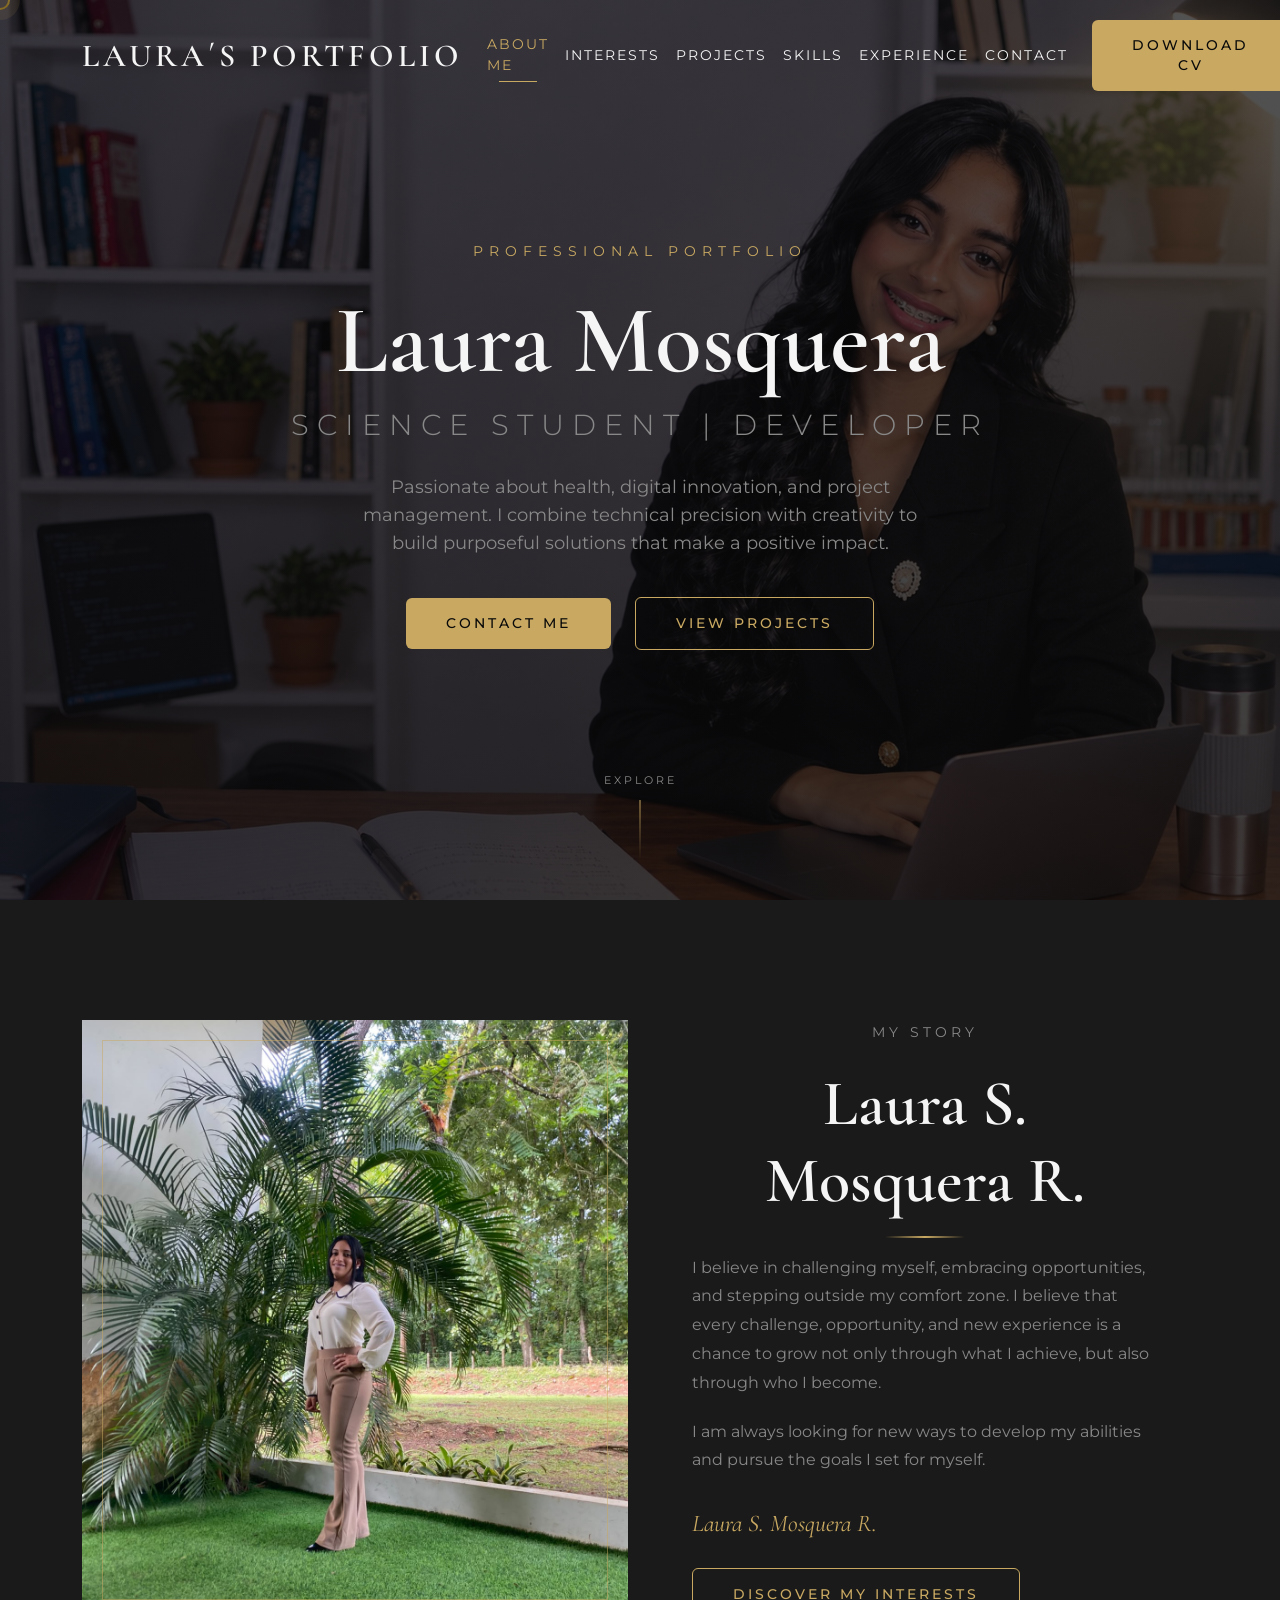
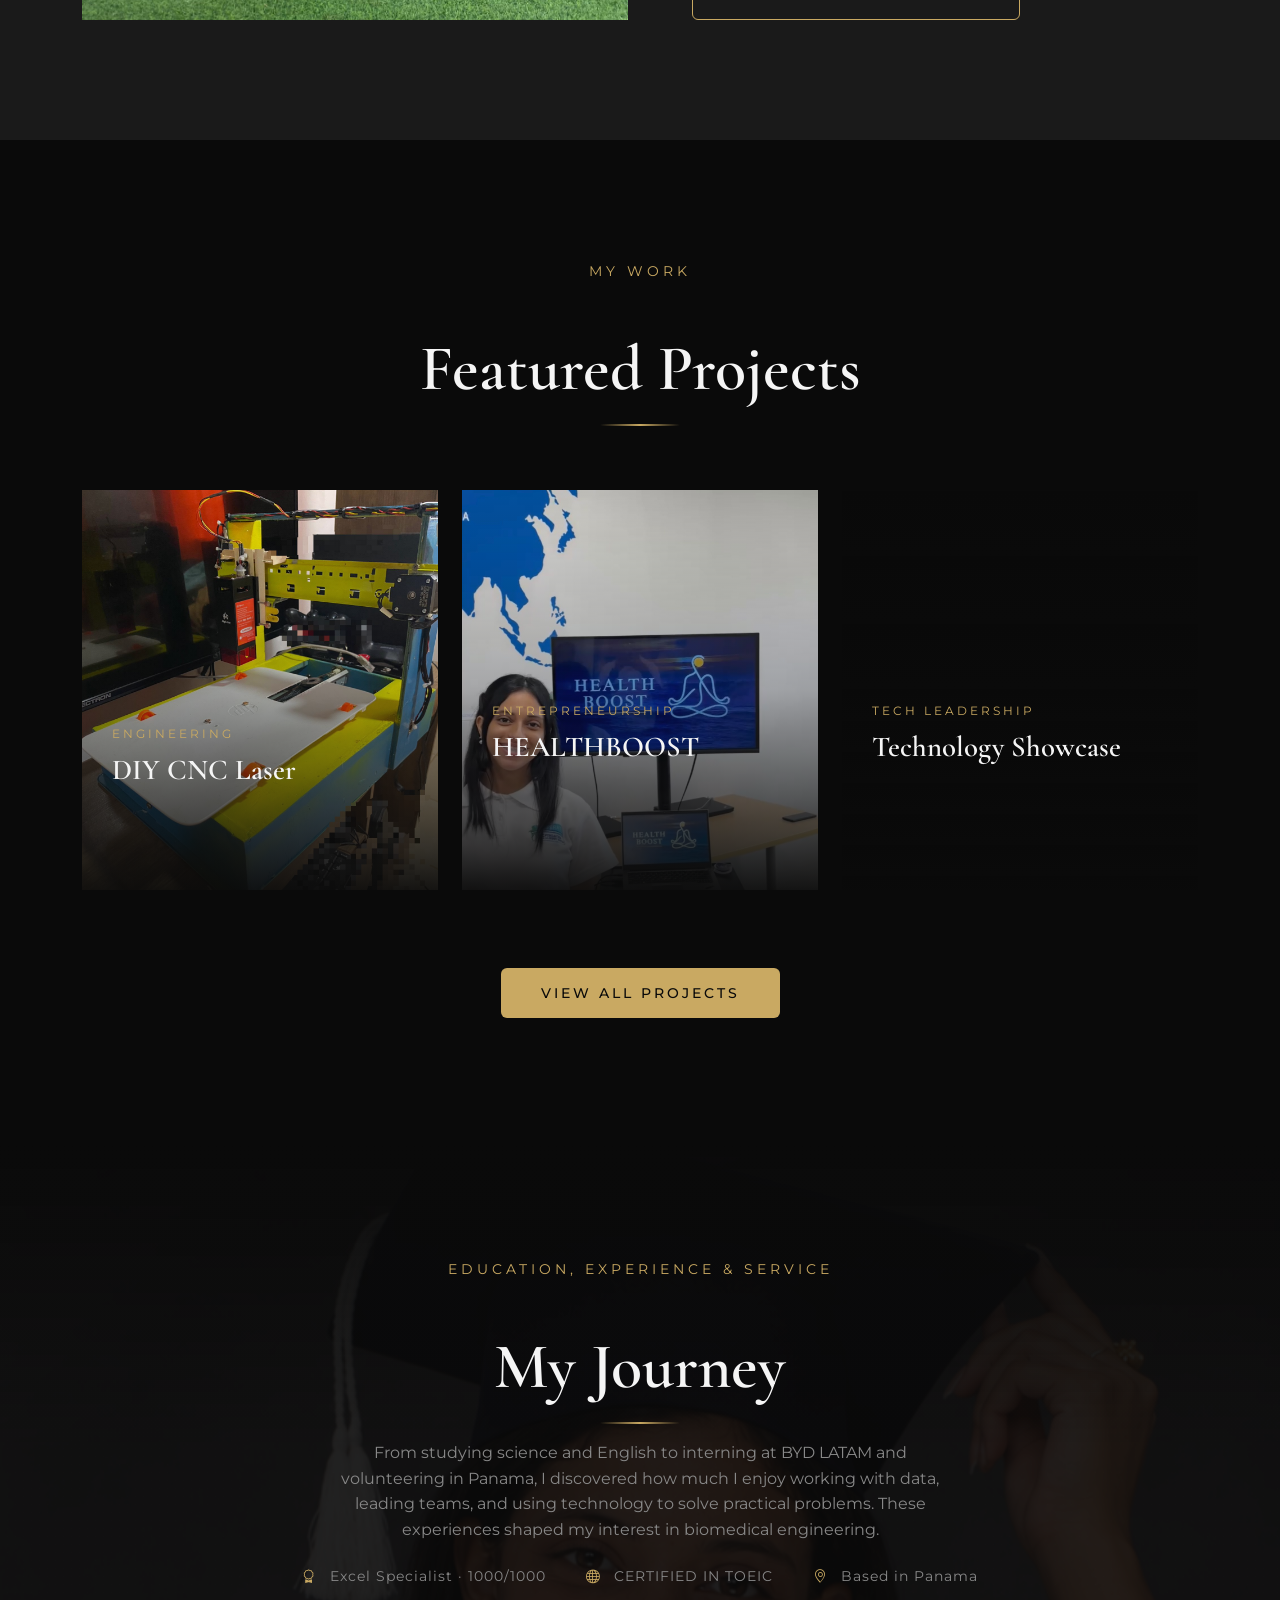
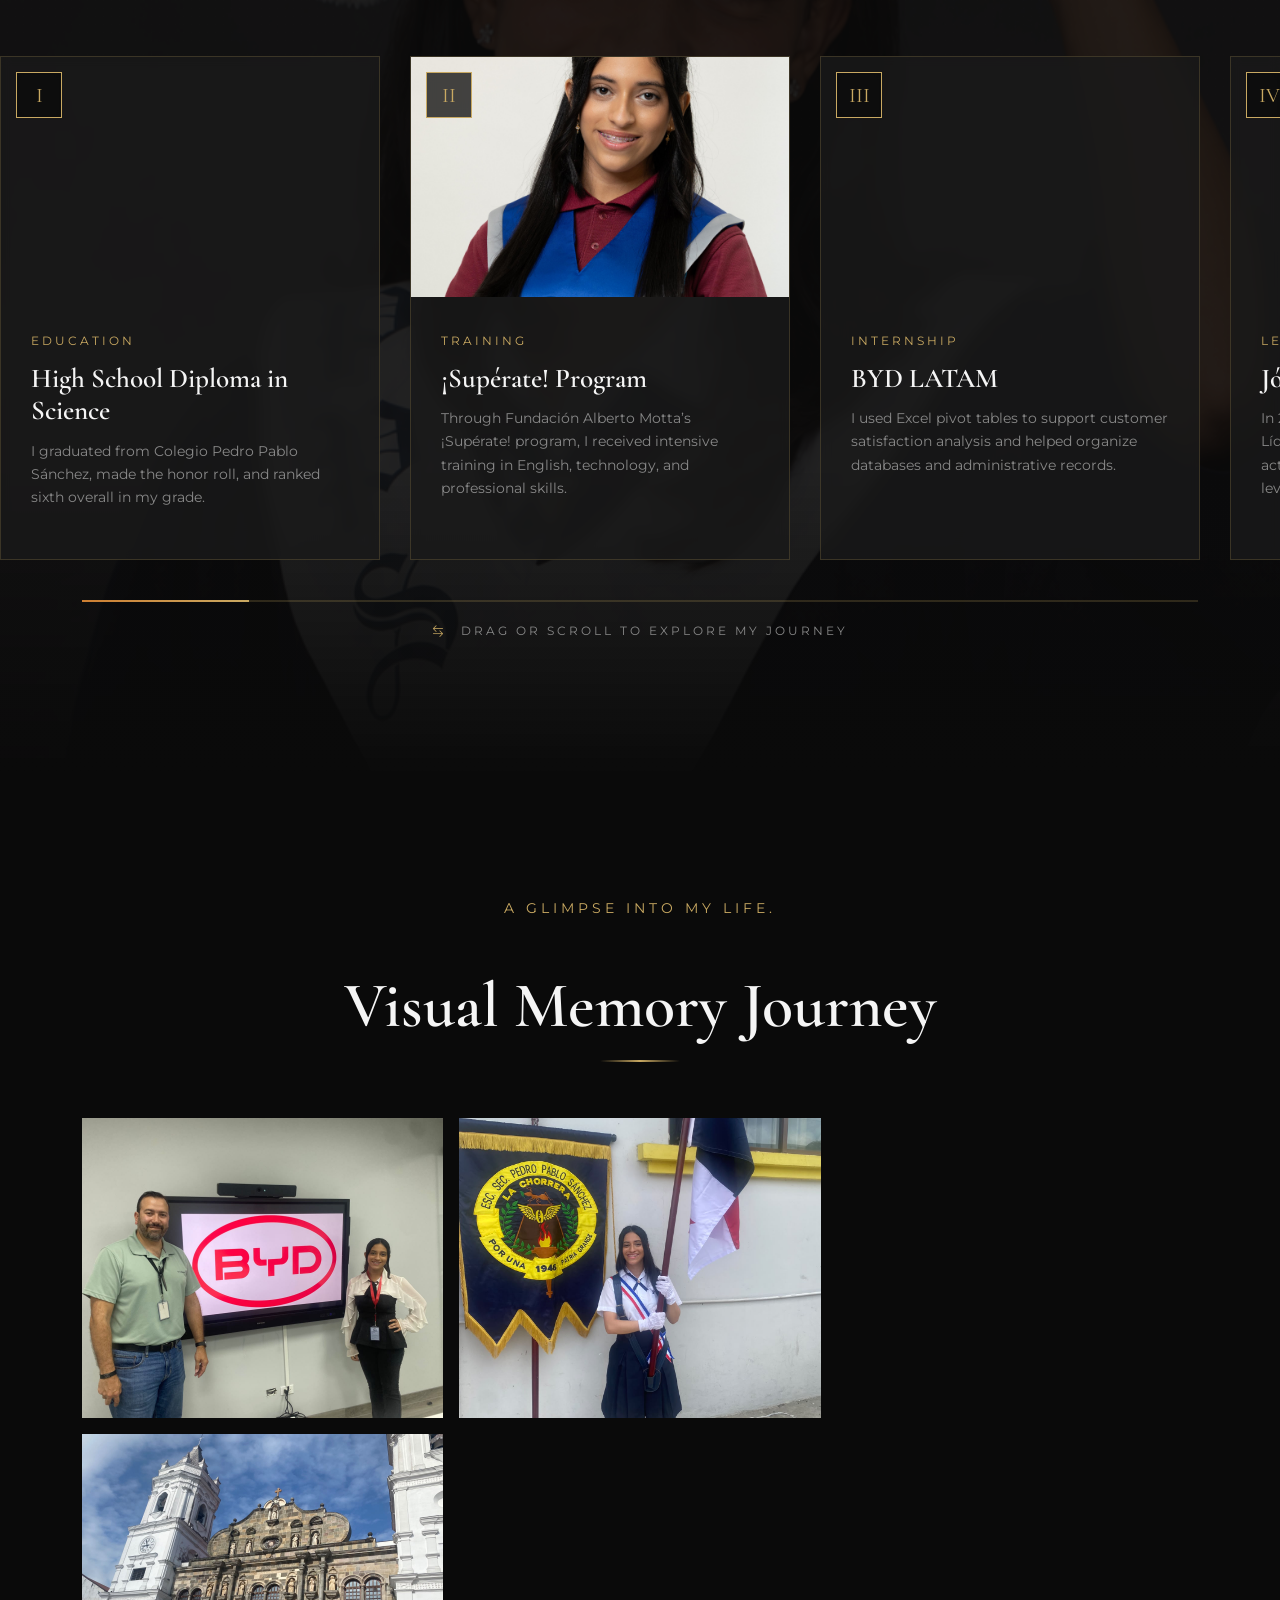
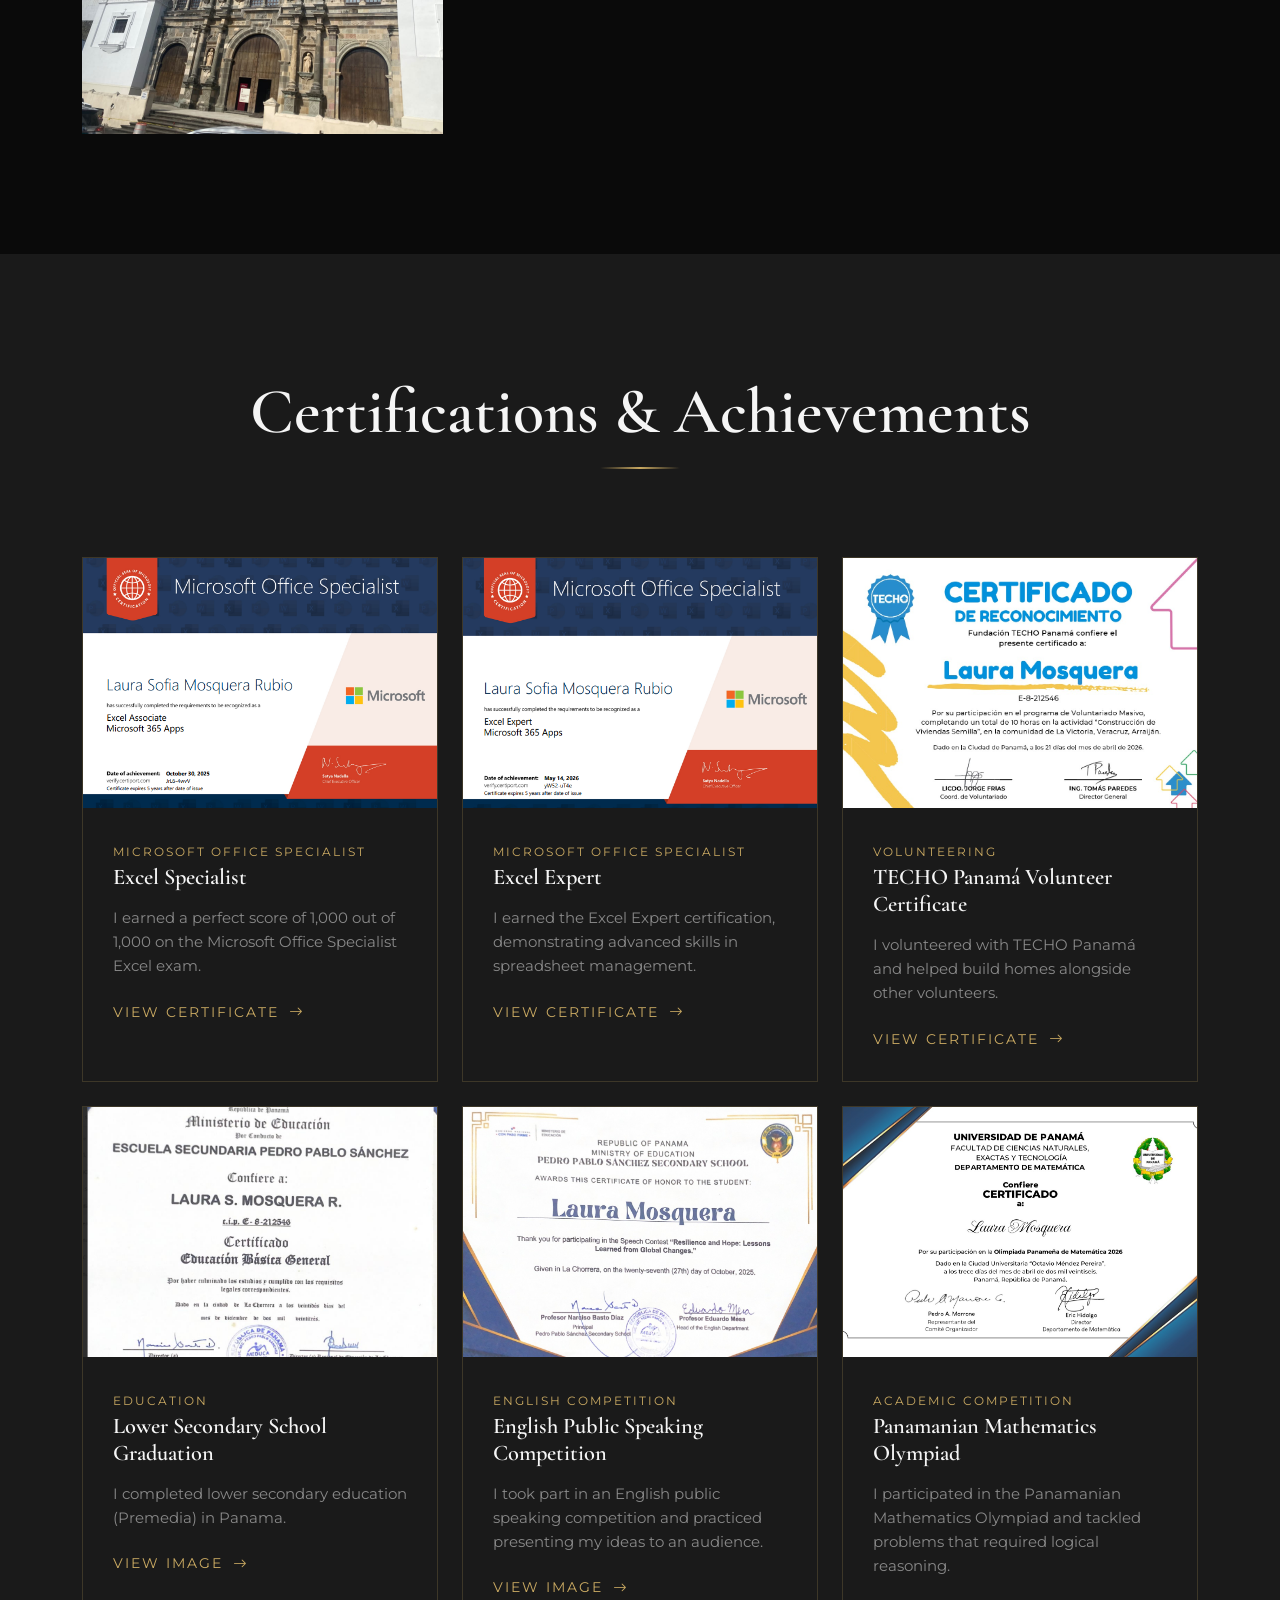
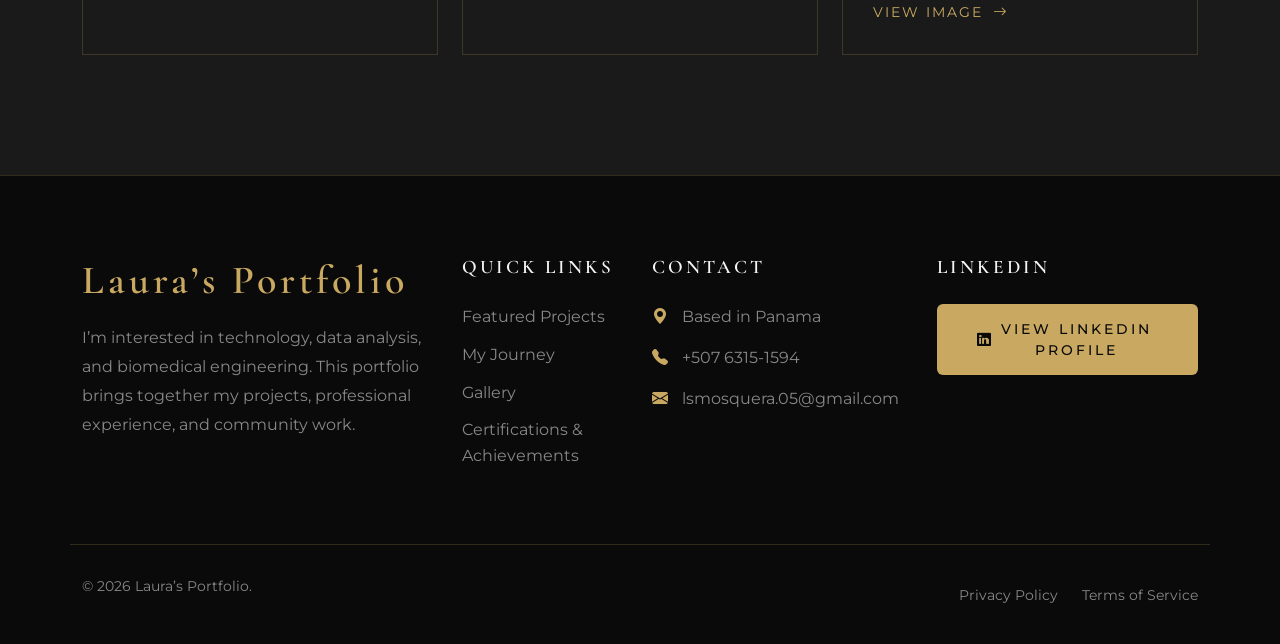
==== xdrive.site/sites/AUREOLE/index.html @ ee9329db "Add files via upload" ====
<!DOCTYPE html>
<html lang="en">

<!-- Mirrored from https://xdrive.site/sites/AUREOLE/index.html by HTTrack Website Copier/3.x [XR&CO], Wed, 11 Nov 2026 15:54:28 GMT -->
<head>
    <meta charset="UTF-8">
    <meta name="viewport" content="width=device-width, initial-scale=1.0">
    <meta name="description" content="AUREOLE - Fine Dining Experience. Luxury restaurant offering exquisite cuisine, elegant atmosphere, and unforgettable culinary journey.">
    <link rel="canonical" href="https://www.your-domain.com/">
    <meta name="theme-color" content="#0a0a0a">
    <meta property="og:type" content="website">
    <meta property="og:site_name" content="AUREOLE">
    <meta property="og:title" content="AUREOLE | Fine Dining Experience">
    <meta property="og:description" content="AUREOLE - Fine Dining Experience. Luxury restaurant offering exquisite cuisine, elegant atmosphere, and unforgettable culinary journey.">
    <meta property="og:url" content="https://www.your-domain.com/">
    <meta property="og:image" content="https://images.unsplash.com/photo-1414235077428-338989a2e8c0?ixlib=rb-4.0.3&amp;auto=format&amp;fit=crop&amp;w=1200&amp;q=80">
    <meta name="twitter:card" content="summary_large_image">
    <meta name="keywords" content="luxury restaurant, fine dining, gourmet food, steakhouse, wine bar, private dining">
    <meta name="author" content="LAURA´S PORTFOLIO">
    <meta name="theme-color" content="#0a0a0a">
    
    <title>Laura Sofía Mosquera Rubio | Portfolio</title>
    
    <!-- Favicon -->
    <link rel="icon" type="image/png" href="images/favicon.png">
    
    <!-- Google Fonts -->
    <link rel="preconnect" href="https://fonts.googleapis.com/">
    <link rel="preconnect" href="https://fonts.gstatic.com/" crossorigin>
    <link href="https://fonts.googleapis.com/css2?family=Cormorant+Garamond:wght@400;500;600;700&amp;family=Montserrat:wght@300;400;500;600&amp;display=swap" rel="stylesheet">
    
    <!-- Bootstrap 5.3 CSS -->
    <link href="../../../cdn.jsdelivr.net/npm/bootstrap%405.3.8/dist/css/bootstrap.min.css" rel="stylesheet" integrity="sha384-sRIl4kxILFvY47J16cr9ZwB07vP4J8+LH7qKQnuqkuIAvNWLzeN8tE5YBujZqJLB" crossorigin="anonymous">
    
    <!-- Swiper CSS -->
    <link rel="stylesheet" href="../../../cdn.jsdelivr.net/npm/swiper%4011.1.14/swiper-bundle.min.css">
    
    <!-- AOS Animation CSS -->
    <link href="../../../unpkg.com/aos%402.3.1/dist/aos.css" rel="stylesheet">
    
    <!-- Bootstrap Icons -->
    <link rel="stylesheet" href="../../../cdn.jsdelivr.net/npm/bootstrap-icons%401.11.2/font/bootstrap-icons.css">
    
    <!-- Custom CSS -->
    <link rel="stylesheet" href="css/style.css">

    <script type="application/ld+json">
{
  "@context": "https://schema.org",
  "@type": "Restaurant",
  "name": "AUREOLE",
  "description": "A luxury fine dining restaurant offering a seasonal menu, a tasting menu with sommelier pairing and private dining.",
  "url": "https://www.your-domain.com/",
  "image": "https://images.unsplash.com/photo-1414235077428-338989a2e8c0?ixlib=rb-4.0.3&auto=format&fit=crop&w=1200&q=80",
  "telephone": "+1 (555) 123-4567",
  "email": "info@aureole.com",
  "priceRange": "$$$$",
  "servesCuisine": [
    "Fine Dining",
    "Contemporary"
  ],
  "acceptsReservations": "True",
  "hasMenu": "https://www.your-domain.com/menu.html",
  "address": {
    "@type": "PostalAddress",
    "streetAddress": "123 Gourmet Avenue",
    "addressLocality": "New York",
    "addressRegion": "NY",
    "postalCode": "10001",
    "addressCountry": "US"
  },
  "openingHoursSpecification": [
    {
      "@type": "OpeningHoursSpecification",
      "dayOfWeek": [
        "Monday",
        "Tuesday",
        "Wednesday",
        "Thursday"
      ],
      "opens": "17:00",
      "closes": "22:00"
    },
    {
      "@type": "OpeningHoursSpecification",
      "dayOfWeek": [
        "Friday",
        "Saturday"
      ],
      "opens": "17:00",
      "closes": "23:00"
    },
    {
      "@type": "OpeningHoursSpecification",
      "dayOfWeek": "Sunday",
      "opens": "16:00",
      "closes": "21:00"
    }
  ]
}
    </script>
</head>
<body>

    <!-- Preloader -->
    <div class="preloader">
        <div class="preloader-content">
            <div class="preloader-logo">Laura S. Mosquera R.</div>
            <div class="preloader-line"></div>
        </div>
    </div>

    <!-- Navigation -->
    <nav class="navbar navbar-expand-lg">
        <div class="container">
            <a class="navbar-brand" href="index.html">LAURA´S PORTFOLIO</a>
            
            <button class="navbar-toggler" type="button" data-bs-toggle="collapse" data-bs-target="#navbarNav" aria-controls="navbarNav" aria-expanded="false" aria-label="Toggle navigation">
                <span></span>
                <span></span>
                <span></span>
            </button>
            
            <div class="collapse navbar-collapse" id="navbarNav">
                <ul class="navbar-nav ms-auto align-items-center">
                    <li class="nav-item">
                        <a class="nav-link active" href="index.html">ABOUT ME</a>
                    </li>
                    <li class="nav-item">
                        <a class="nav-link" href="about.html">INTERESTS</a>
                    </li>
                    <li class="nav-item">
                        <a class="nav-link" href="menu.html">PROJECTS</a>
                    </li>
                    <li class="nav-item">
                        <a class="nav-link" href="gallery.html">SKILLS</a>
                    </li>
                    <li class="nav-item">
                        <a class="nav-link" href="blog.html">EXPERIENCE</a>
                    </li>
                    <li class="nav-item">
                        <a class="nav-link" href="contact.html">CONTACT </a>
                    </li>
                    <li class="nav-item ms-lg-3">
                        <a href="CV_LAURA.pdf" class="btn btn-primary" download>DOWNLOAD CV</a>
                    </li>
                </ul>
            </div>
        </div>
    </nav>

    <!-- Hero Section -->
    <section class="hero" id="home">
        <div class="hero-bg"></div>
        <div class="hero-content">
            <p class="hero-subtitle">PROFESSIONAL PORTFOLIO</p>
            <h1 class="hero-title">
                Laura Mosquera
                <span>Science Student | Developer </span>
            </h1>
            <p class="hero-text">
                Passionate about health, digital innovation, and project management. I combine technical precision with creativity to build purposeful solutions that make a positive impact.
            </p>
            <div class="hero-buttons">
                <a href="contact.html" class="btn btn-primary">Contact Me</a>
                <a href="menu.html" class="btn btn-outline">View Projects</a>
            </div>
        </div>
        <div class="scroll-indicator">
            <span>Explore</span>
            <div class="scroll-line"></div>
        </div>
    </section>

    <!-- About Section -->
    <section class="about-section" id="about">
        <div class="container">
            <div class="row align-items-center">
                <div class="col-lg-6" data-aos="fade-right">
                    <div class="about-image">
                        <img src="images/ABOUTME.jpg" alt="Chef preparing gourmet dish" loading="lazy" decoding="async">
                    </div>
                </div>
                <div class="col-lg-6" data-aos="fade-left">
                    <div class="about-content">
                        <p class="section-subtitle">My Story</p>
                        <h2 class="section-title">Laura S. Mosquera R.</h2>
                        <p>
                            I believe in challenging myself, embracing opportunities, and stepping outside my comfort zone.
                            I believe that every challenge, opportunity, and new experience is a chance to grow not only through
                            what I achieve, but also through who I become.

                        </p>
                        <p>
                            I am always looking for new ways to develop my abilities and pursue the goals I set for myself.

                        </p>
                        <div class="signature">Laura S. Mosquera R.</div>
                        <a href="about.html" class="btn btn-outline mt-4">Discover My Interests</a>
                    </div>
                </div>
            </div>
        </div>
    </section>

  <!-- Featured Projects Section -->
<section class="specialties-section" id="specialties">
    <div class="container">
        <p class="section-subtitle" data-aos="fade-up">My Work</p>
        <h2 class="section-title" data-aos="fade-up" data-aos-delay="100">
            Featured Projects
        </h2>

        <div class="row mt-5">
            <div class="col-md-4" data-aos="fade-up" data-aos-delay="200">
                <div class="specialty-card">
                    <img src="images/CNC.jpg"
                         alt="DIY CNC laser project"
                         loading="lazy" decoding="async">
                    <div class="specialty-overlay">
                        <span class="specialty-tag">Engineering</span>
                        <h3 class="specialty-title">DIY CNC Laser</h3>
                        <p class="specialty-desc">
                            I helped develop a low-cost CNC laser prototype
                            for cutting and engraving.
                        </p>
                    </div>
                </div>
            </div>

            <div class="col-md-4" data-aos="fade-up" data-aos-delay="300">
                <div class="specialty-card">
                    <img src="images/HEALTHBOOST.jpg"
                         alt="Screenshot of the HEALTHBOOST website"
                         loading="lazy" decoding="async">
                    <div class="specialty-overlay">
                        <span class="specialty-tag">Entrepreneurship</span>
                        <h3 class="specialty-title">HEALTHBOOST</h3>
                        <p class="specialty-desc">
                            I designed the website and helped present a
                            wellness business proposal for young adults.
                        </p>
                    </div>
                </div>
            </div>

            <div class="col-md-4" data-aos="fade-up" data-aos-delay="400">
                <div class="specialty-card">
                    <img src="images/tec.jpg"
                         alt="Technology showcase featuring student projects"
                         loading="lazy" decoding="async">
                    <div class="specialty-overlay">
                        <span class="specialty-tag">Tech Leadership</span>
                        <h3 class="specialty-title">Technology Showcase</h3>
                        <p class="specialty-desc">
                            I led the programming department and coordinated
                            projects for a technology showcase.
                        </p>
                    </div>
                </div>
            </div>
        </div>

        <div class="text-center mt-5" data-aos="fade-up">
            <a href="projects.html" class="btn btn-primary">View All Projects</a>
        </div>
    </div>
</section>


   <!-- My Journey Section -->
<section class="tasting-section" id="tasting" aria-labelledby="journey-title">
    <div class="tasting-parallax" aria-hidden="true">
        <div class="tasting-parallax-bg" id="tastingParallaxBg"></div>
        <div class="tasting-parallax-overlay"></div>
    </div>

    <div class="container position-relative">
        <p class="section-subtitle" data-aos="fade-up">Education, Experience &amp; Service</p>
        <h2 class="section-title" id="journey-title" data-aos="fade-up" data-aos-delay="100">
            My Journey
        </h2>
        <p class="tasting-intro" data-aos="fade-up" data-aos-delay="200">
            From studying science and English to interning at BYD LATAM and
            volunteering in Panama, I discovered how much I enjoy working with
            data, leading teams, and using technology to solve practical problems.
            These experiences shaped my interest in biomedical engineering.
        </p>
        <div class="tasting-meta" data-aos="fade-up" data-aos-delay="300">
            <span><i class="bi bi-award" aria-hidden="true"></i> Excel Specialist · 1000/1000</span>
            <span><i class="bi bi-globe" aria-hidden="true"></i> CERTIFIED IN TOEIC</span>
            <span><i class="bi bi-geo-alt" aria-hidden="true"></i> Based in Panama</span>
        </div>
    </div>

    <div class="tasting-scroll-wrapper position-relative">
        <div class="tasting-track" id="tastingTrack">
            <article class="tasting-card">
                <div class="tasting-card-image">
                    <img src="images/honorroll.jpg" alt="High school graduation"
                         loading="lazy" decoding="async">
                    <span class="tasting-course-num">I</span>
                </div>
                <div class="tasting-card-body">
                    <span class="tasting-course-label">Education</span>
                    <h3 class="tasting-card-title">High School Diploma in Science</h3>
                    <p class="tasting-card-desc">
                        I graduated from Colegio Pedro Pablo Sánchez, made the
                        honor roll, and ranked sixth overall in my grade.
                    </p>
                </div>
            </article>

            <article class="tasting-card">
                <div class="tasting-card-image">
                    <img src="images/SUPGRAD.jpg" alt="¡Supérate! program"
                         loading="lazy" decoding="async">
                    <span class="tasting-course-num">II</span>
                </div>
                <div class="tasting-card-body">
                    <span class="tasting-course-label">Training</span>
                    <h3 class="tasting-card-title">¡Supérate! Program</h3>
                    <p class="tasting-card-desc">
                        Through Fundación Alberto Motta’s ¡Supérate! program,
                        I received intensive training in English, technology,
                        and professional skills.
                    </p>
                </div>
            </article>

            <article class="tasting-card">
                <div class="tasting-card-image">
                    <img src="images/BYD.jpg" alt="BYD LATAM internship"
                         loading="lazy" decoding="async">
                    <span class="tasting-course-num">III</span>
                </div>
                <div class="tasting-card-body">
                    <span class="tasting-course-label">Internship</span>
                    <h3 class="tasting-card-title">BYD LATAM</h3>
                    <p class="tasting-card-desc">
                        I used Excel pivot tables to support customer satisfaction
                        analysis and helped organize databases and administrative records.
                    </p>
                </div>
            </article>

            <article class="tasting-card">
                <div class="tasting-card-image">
                    <img src="images/joven.jpg" alt="Jóvenes Líderes program"
                         loading="lazy" decoding="async">
                    <span class="tasting-course-num">IV</span>
                </div>
                <div class="tasting-card-body">
                    <span class="tasting-course-label">Leadership</span>
                    <h3 class="tasting-card-title">Jóvenes Líderes</h3>
                    <p class="tasting-card-desc">
                        In 2024, I took part in MEDUCA’s Jóvenes Líderes program
                        and helped with learning activities for students at
                        different grade levels.
                    </p>
                </div>
            </article>

            <article class="tasting-card">
                <div class="tasting-card-image">
                    <img src="images/techo.jpg" alt="TECHO Panamá volunteer work"
                         loading="lazy" decoding="async">
                    <span class="tasting-course-num">V</span>
                </div>
                <div class="tasting-card-body">
                    <span class="tasting-course-label">Volunteering</span>
                    <h3 class="tasting-card-title">TECHO Panamá</h3>
                    <p class="tasting-card-desc">
                        I joined volunteer teams to help build homes for families in Panama.
                    </p>
                </div>
            </article>

            <article class="tasting-card">
                <div class="tasting-card-image">
                    <img src="images/cruz.jpg" alt="Community service activity"
                         loading="lazy" decoding="async">
                    <span class="tasting-course-num">VI</span>
                </div>
                <div class="tasting-card-body">
                    <span class="tasting-course-label">Community Service</span>
                    <h3 class="tasting-card-title">SERVIPABC &amp; Hogar Ecoeduca</h3>
                    <p class="tasting-card-desc">
                        I trained in first aid through SERVIPABC and took part in
                        environmental education and recycling activities with Hogar Ecoeduca.
                    </p>
                </div>
            </article>

        </div>

        <div class="container">
            <div class="tasting-progress" aria-hidden="true">
                <div class="tasting-progress-bar" id="tastingProgress"></div>
            </div>
            <p class="tasting-hint">
                <i class="bi bi-arrow-left-right" aria-hidden="true"></i>
                Drag or scroll to explore my journey
            </p>
        </div>
    </div>
</section>


    <!-- Gallery Section -->
    <section class="gallery-section" id="gallery" aria-labelledby="gallery-title">
        <div class="container">
            <p class="section-subtitle" data-aos="fade-up">A Glimpse Into My Life.</p>
            <h2 class="section-title" data-aos="fade-up" data-aos-delay="100">Visual Memory Journey</h2>
            
            <div class="row g-3 mt-4">
                <div class="col-md-4 col-6" data-aos="zoom-in" data-aos-delay="200">
                    <div class="gallery-item">
                        <img src="images/bydeduardo.jpg" alt="Gourmet Steak" loading="lazy" decoding="async">
                        <div class="gallery-overlay">
                            <div class="gallery-icon">
                                <i class="bi bi-plus-lg"></i>
                            </div>
                        </div>
                    </div>
                </div>
                
                <div class="col-md-4 col-6" data-aos="zoom-in" data-aos-delay="300">
                    <div class="gallery-item">
                        <img src="images/honor.jpg" alt="Elegant Bar" loading="lazy" decoding="async">
                        <div class="gallery-overlay">
                            <div class="gallery-icon">
                                <i class="bi bi-plus-lg"></i>
                            </div>
                        </div>
                    </div>
                </div>
                
                <div class="col-md-4 col-6" data-aos="zoom-in" data-aos-delay="400">
                    <div class="gallery-item">
                        <img src="images/stanley.jpg" alt="Fine Dining Plate" loading="lazy" decoding="async">
                        <div class="gallery-overlay">
                            <div class="gallery-icon">
                                <i class="bi bi-plus-lg"></i>
                            </div>
                        </div>
                    </div>
                </div>
                
                <div class="col-md-4 col-6" data-aos="zoom-in" data-aos-delay="500">
                    <div class="gallery-item">
                        <img src="images/church.jpg" alt="Wine Cellar" loading="lazy" decoding="async">
                        <div class="gallery-overlay">
                            <div class="gallery-icon">
                                <i class="bi bi-plus-lg"></i>
                            </div>
                        </div>
                    </div>
                </div>
                
                <div class="col-md-4 col-6" data-aos="zoom-in" data-aos-delay="600">
                    <div class="gallery-item">
                        <img src="images/canal.jpg" alt="Private Dining" loading="lazy" decoding="async">
                        <div class="gallery-overlay">
                            <div class="gallery-icon">
                                <i class="bi bi-plus-lg"></i>
                            </div>
                        </div>
                    </div>
                </div>
                
                <div class="col-md-4 col-6" data-aos="zoom-in" data-aos-delay="700">
                    <div class="gallery-item">
                        <img src="images/cuadro.jpg" alt="Restaurant Interior" loading="lazy" decoding="async">
                        <div class="gallery-overlay">
                            <div class="gallery-icon">
                                <i class="bi bi-plus-lg"></i>
                            </div>
                        </div>
                    </div>
                </div>
            </div>
         
        </div>
    </section>

  <!-- Certifications & Achievements Section -->
<section class="blog-section" id="blog" aria-labelledby="achievements-title">
    <div class="container">
        <h2 class="section-title" id="achievements-title" data-aos="fade-up">
            Certifications &amp; Achievements
        </h2>

        <div class="row mt-5 g-4">
            <div class="col-md-4" data-aos="fade-up" data-aos-delay="200">
                <article class="blog-card h-100">
                    <div class="blog-image">
                        <img src="images/office specialist.png"
                             alt="Microsoft Office Specialist Excel certificate"
                             loading="lazy" decoding="async">
                    </div>
                    <div class="blog-content">
                        <span class="blog-category">Microsoft Office Specialist</span>
                        <h3 class="blog-title">Excel Specialist</h3>
                        <p class="blog-excerpt">
                            I earned a perfect score of 1,000 out of 1,000 on
                            the Microsoft Office Specialist Excel exam.
                        </p>
                        <a href="images/office specialist.png" class="read-more">
                            View Certificate <i class="bi bi-arrow-right" aria-hidden="true"></i>
                        </a>
                    </div>
                </article>
            </div>

            <div class="col-md-4" data-aos="fade-up" data-aos-delay="300">
                <article class="blog-card h-100">
                    <div class="blog-image">
                        <img src="images/officeexpert.png"
                             alt="Microsoft Office Specialist Excel Expert certificate"
                             loading="lazy" decoding="async">
                    </div>
                    <div class="blog-content">
                        <span class="blog-category">Microsoft Office Specialist</span>
                        <h3 class="blog-title">Excel Expert</h3>
                        <p class="blog-excerpt">
                            I earned the Excel Expert certification, demonstrating
                            advanced skills in spreadsheet management.
                        </p>
                        <a href="images/officeexpert.png" class="read-more">
                            View Certificate <i class="bi bi-arrow-right" aria-hidden="true"></i>
                        </a>
                    </div>
                </article>
            </div>

            <div class="col-md-4" data-aos="fade-up" data-aos-delay="400">
                <article class="blog-card h-100">
                    <div class="blog-image">
                        <img src="images/techocertified.jpg"
                             alt="TECHO Panamá volunteer certificate"
                             loading="lazy" decoding="async">
                    </div>
                    <div class="blog-content">
                        <span class="blog-category">Volunteering</span>
                        <h3 class="blog-title">TECHO Panamá Volunteer Certificate</h3>
                        <p class="blog-excerpt">
                            I volunteered with TECHO Panamá and helped build
                            homes alongside other volunteers.
                        </p>
                        <a href="images/techocertified.jpg" class="read-more">
                            View Certificate <i class="bi bi-arrow-right" aria-hidden="true"></i>
                        </a>
                    </div>
                </article>
            </div>

            <div class="col-md-4" data-aos="fade-up" data-aos-delay="200">
                <article class="blog-card h-100">
                    <div class="blog-image">
                        <img src="images/premedia.jpg"
                             alt="Lower secondary school graduation"
                             loading="lazy" decoding="async">
                    </div>
                    <div class="blog-content">
                        <span class="blog-category">Education</span>
                        <h3 class="blog-title">Lower Secondary School Graduation</h3>
                        <p class="blog-excerpt">
                            I completed lower secondary education (Premedia)
                            in Panama.
                        </p>
                        <a href="images/premedia.jpg" class="read-more">
                            View Image <i class="bi bi-arrow-right" aria-hidden="true"></i>
                        </a>
                    </div>
                </article>
            </div>

            <div class="col-md-4" data-aos="fade-up" data-aos-delay="300">
                <article class="blog-card h-100">
                    <div class="blog-image">
                        <img src="images/contest.jpg"
                             alt="English public speaking competition"
                             loading="lazy" decoding="async">
                    </div>
                    <div class="blog-content">
                        <span class="blog-category">English Competition</span>
                        <h3 class="blog-title">English Public Speaking Competition</h3>
                        <p class="blog-excerpt">
                            I took part in an English public speaking competition
                            and practiced presenting my ideas to an audience.
                        </p>
                        <a href="images/contest.jpg" class="read-more">
                            View Image <i class="bi bi-arrow-right" aria-hidden="true"></i>
                        </a>
                    </div>
                </article>
            </div>

            <div class="col-md-4" data-aos="fade-up" data-aos-delay="400">
                <article class="blog-card h-100">
                    <div class="blog-image">
                        <img src="images/olimpiadamate.jpg"
                             alt="Panamanian Mathematics Olympiad"
                             loading="lazy" decoding="async">
                    </div>
                    <div class="blog-content">
                        <span class="blog-category">Academic Competition</span>
                        <h3 class="blog-title">Panamanian Mathematics Olympiad</h3>
                        <p class="blog-excerpt">
                            I participated in the Panamanian Mathematics Olympiad
                            and tackled problems that required logical reasoning.
                        </p>
                        <a href="images/olimpiadamate.jpg" class="read-more">
                            View Image <i class="bi bi-arrow-right" aria-hidden="true"></i>
                        </a>
                    </div>
                </article>
            </div>
        </div>
    </div>
</section>
   <!-- Portfolio Footer -->
<footer class="footer">
    <div class="container">
        <div class="row">
            <div class="col-lg-4 col-md-6 mb-4 mb-lg-0">
                <h3 class="footer-brand">Laura’s Portfolio</h3>
                <p class="footer-text">
                    I’m interested in technology, data analysis, and biomedical
                    engineering. This portfolio brings together my projects,
                    professional experience, and community work.
                </p>
            </div>

            <div class="col-lg-2 col-md-6 mb-4 mb-lg-0">
                <h4 class="footer-title">Quick Links</h4>
                <ul class="footer-links">
                    <li><a href="#specialties">Featured Projects</a></li>
                    <li><a href="#tasting">My Journey</a></li>
                    <li><a href="#gallery">Gallery</a></li>
                    <li><a href="#blog">Certifications &amp; Achievements</a></li>
                </ul>
            </div>

            <div class="col-lg-3 col-md-6 mb-4 mb-lg-0">
                <h4 class="footer-title">Contact</h4>
                <div class="footer-contact">
                    <p>
                        <i class="bi bi-geo-alt-fill" aria-hidden="true"></i>
                        Based in Panama
                    </p>
                    <p>
    <i class="bi bi-telephone-fill" aria-hidden="true"></i>
    <a href="tel:+50763151594">+507 6315-1594</a>
</p>
                    <p>
                        <i class="bi bi-envelope-fill" aria-hidden="true"></i>
                        <a href="#contact">lsmosquera.05@gmail.com</a>
                    </p>
                </div>
            </div>

          <div class="col-lg-3 col-md-6">
    <h4 class="footer-title">LinkedIn</h4>
    <a class="btn btn-primary"
       href="https://www.linkedin.com/in/laura-sofia-mosquera-rubio-261b18400/"
       target="_blank"
       rel="noopener noreferrer">
        <i class="bi bi-linkedin" aria-hidden="true"></i>
        View LinkedIn Profile
    </a>
</div>

       <div class="footer-bottom">
    <p class="footer-copy">&copy; 2026 Laura’s Portfolio.</p>
    <div>
        <a class="u6" href="privacy.html">Privacy Policy</a>
        <a class="u3" href="terms.html">Terms of Service</a>
    </div>
</div>
</footer>

    <!-- Bootstrap JS -->
    <script src="../../../cdn.jsdelivr.net/npm/bootstrap%405.3.8/dist/js/bootstrap.bundle.min.js" integrity="sha384-FKyoEForCGlyvwx9Hj09JcYn3nv7wiPVlz7YYwJrWVcXK/BmnVDxM+D2scQbITxI" crossorigin="anonymous"></script>
    
    <!-- Swiper JS -->
    <script src="../../../cdn.jsdelivr.net/npm/swiper%4011.1.14/swiper-bundle.min.js"></script>
    
    <!-- AOS Animation JS -->
    <script src="../../../unpkg.com/aos%402.3.1/dist/aos.js"></script>
    
    <!-- Custom JS -->
    <script src="js/script.js"></script>

</body>

<!-- Mirrored from https://xdrive.site/sites/AUREOLE/index.html by HTTrack Website Copier/3.x [XR&CO], Wed, 11 Nov 2026 15:54:42 GMT -->
</html>
---- xdrive.site/sites/AUREOLE/css/style.css ----
input{
    outline: none !important;
}
textarea{
    resize: none;
}
section{
    overflow: hidden;
}
img {
  user-select: none;
  -webkit-user-drag: none;
}
.swiper-wrapper{
    height: auto;
}

:root {
    --color-primary: #0a0a0a;
    --color-secondary: #1a1a1a;
    --color-accent: #c9a962;
    --color-accent-hover: #d4b978;
    --color-gold: #d4af37;
    --color-bronze: #cd7f32;
    --color-text: #f5f5f5;
    --color-text-muted: #888888;
    --color-border: rgba(201, 169, 98, 0.2);
    --color-overlay: rgba(10, 10, 10, 0.85);
    
    --font-primary: 'Cormorant Garamond', serif;
    --font-secondary: 'Montserrat', sans-serif;
    
    --transition-smooth: all 0.4s cubic-bezier(0.4, 0, 0.2, 1);
    --transition-fast: all 0.3s ease;
    --shadow-luxury: 0 20px 60px rgba(0, 0, 0, 0.5);
    --shadow-gold: 0 0 30px rgba(201, 169, 98, 0.3);
}

/* Reset & Base */
*, *::before, *::after {
    margin: 0;
    padding: 0;
    box-sizing: border-box;
}

html {
    scroll-behavior: smooth;
    font-size: 16px;
}

body {
    font-family: var(--font-secondary);
    background-color: var(--color-primary);
    color: var(--color-text);
    line-height: 1.6;
    overflow-x: hidden;
}

h1, h2, h3, h4, h5, h6 {
    font-family: var(--font-primary);
    font-weight: 600;
    line-height: 1.2;
}

a {
    text-decoration: none;
    color: inherit;
    transition: var(--transition-fast);
}

img {
    max-width: 100%;
    height: auto;
    display: block;
}

ul, ol {
    list-style: none;
}

/* Typography */
.section-title {
    font-size: clamp(2.5rem, 5vw, 4rem);
    text-align: center;
    margin-bottom: 1rem;
    color: var(--color-text);
    position: relative;
    display: inline-block;
    width: 100%;
}

.section-title::after {
    content: '';
    display: block;
    width: 80px;
    height: 2px;
    background: linear-gradient(90deg, transparent, var(--color-accent), transparent);
    margin: 1rem auto 0;
}

.section-subtitle {
    font-family: var(--font-secondary);
    font-size: 0.9rem;
    text-transform: uppercase;
    letter-spacing: 4px;
    color: var(--color-accent);
    text-align: center;
    margin-bottom: 3rem;
}

/* Preloader */
.preloader {
    position: fixed;
    top: 0;
    left: 0;
    width: 100%;
    height: 100%;
    background: var(--color-primary);
    z-index: 9999;
    display: flex;
    justify-content: center;
    align-items: center;
    transition: opacity 0.5s ease, visibility 0.5s ease;
}

.preloader.hidden {
    opacity: 0;
    visibility: hidden;
}

.preloader-content {
    text-align: center;
}

.preloader-logo {
    font-family: var(--font-primary);
    font-size: 3rem;
    color: var(--color-accent);
    letter-spacing: 8px;
    animation: pulse 2s infinite;
}

.preloader-line {
    width: 100px;
    height: 2px;
    background: var(--color-accent);
    margin: 20px auto;
    animation: loadingLine 1.5s infinite;
}

@keyframes pulse {
    0%, 100% { opacity: 1; }
    50% { opacity: 0.5; }
}

@keyframes loadingLine {
    0% { width: 0; opacity: 0; }
    50% { width: 100px; opacity: 1; }
    100% { width: 0; opacity: 0; }
}

/* Custom Cursor */
.cursor {
    width: 20px;
    height: 20px;
    border: 2px solid var(--color-accent);
    border-radius: 50%;
    position: fixed;
    pointer-events: none;
    z-index: 9998;
    transition: transform 0.1s ease;
    mix-blend-mode: difference;
}

.cursor-follower {
    width: 40px;
    height: 40px;
    background: rgba(201, 169, 98, 0.1);
    border-radius: 50%;
    position: fixed;
    pointer-events: none;
    z-index: 9997;
    transition: transform 0.3s ease, width 0.3s ease, height 0.3s ease;
}

.cursor.hover {
    transform: scale(1.5);
    background: rgba(201, 169, 98, 0.2);
}

/* Navigation */
.navbar {
    position: fixed;
    top: 0;
    left: 0;
    width: 100%;
    z-index: 1000;
    padding: 20px 0;
    transition: var(--transition-smooth);
    background: transparent;
}

.navbar.scrolled {
    background: rgba(10, 10, 10, 0.95);
    backdrop-filter: blur(20px);
    padding: 15px 0;
    box-shadow: 0 5px 30px rgba(0, 0, 0, 0.3);
}

.navbar-brand {
    font-family: var(--font-primary);
    font-size: 2rem;
    color: var(--color-text);
    letter-spacing: 4px;
    font-weight: 600;
}

.navbar-brand span {
    color: var(--color-accent);
}

.nav-link {
    color: var(--color-text);
    font-size: 0.85rem;
    text-transform: uppercase;
    letter-spacing: 2px;
    padding: 10px 20px;
    position: relative;
    transition: var(--transition-fast);
}
.nav-link.active{
    color: var(--color-accent) !important ;
}

.nav-link::after {
    content: '';
    position: absolute;
    bottom: 5px;
    left: 20px;
    width: 0;
    height: 1px;
    background: var(--color-accent);
    transition: width 0.3s ease;
}

.nav-link:hover::after,
.nav-link.active::after {
    width: calc(100% - 40px);
}

.nav-link:hover {
    color: var(--color-accent);
}
.navbar-brand:focus, .navbar-brand:hover{
    color: var(--color-accent) !important;
}

/* Mobile Menu */
.navbar-toggler {
    border: none;
    padding: 0;
    width: 30px;
    height: 20px;
    position: relative;
    background: transparent;
}

.navbar-toggler span {
    display: block;
    position: absolute;
    height: 2px;
    width: 100%;
    background: var(--color-accent);
    border-radius: 2px;
    transition: all 0.3s ease;
}

.navbar-toggler span:nth-child(1) { top: 0; }
.navbar-toggler span:nth-child(2) { top: 9px; }
.navbar-toggler span:nth-child(3) { top: 18px; }

.navbar-toggler.active span:nth-child(1) {
    transform: rotate(45deg);
    top: 9px;
}

.navbar-toggler.active span:nth-child(2) {
    opacity: 0;
}

.navbar-toggler.active span:nth-child(3) {
    transform: rotate(-45deg);
    top: 9px;
}

/* Buttons */
.btn {
    display: inline-flex;
    align-items: center;
    justify-content: center;
    padding: 15px 40px;
    font-size: 0.85rem;
    text-transform: uppercase;
    letter-spacing: 3px;
    border: none;
    cursor: pointer;
    transition: var(--transition-smooth);
    position: relative;
    overflow: hidden;
    font-weight: 500;
}

.btn-primary {
    background: var(--color-accent);
    color: var(--color-primary);
}

.btn-primary:hover {
    background: var(--color-accent-hover);
    transform: translateY(-2px);
    box-shadow: var(--shadow-gold);
}

.btn-outline {
    background: transparent;
    color: var(--color-accent);
    border: 1px solid var(--color-accent);
}

.btn-outline:hover {
    background: var(--color-accent);
    color: var(--color-primary);
}

.btn::before {
    content: '';
    position: absolute;
    top: 0;
    left: -100%;
    width: 100%;
    height: 100%;
    background: linear-gradient(90deg, transparent, rgba(255,255,255,0.2), transparent);
    transition: left 0.5s ease;
}

.btn:hover::before {
    left: 100%;
}

/* Hero Section */
.hero {
    min-height: 100vh;
    position: relative;
    display: flex;
    align-items: center;
    justify-content: center;
    overflow: hidden;
}

.hero-bg {
    position: absolute;
    top: 0;
    left: 0;
    width: 100%;
    height: 100%;
    background: linear-gradient(rgba(10, 10, 10, 0.7), rgba(10, 10, 10, 0.8)), 
               url("../images/sofia.jpg") center top / cover no-repeat;
    transform: scale(1.1);
    transition: transform 10s ease;
}

.hero.loaded .hero-bg {
    transform: scale(1);
}

.hero-content {
    position: relative;
    z-index: 2;
    text-align: center;
    padding: 0 20px;
}

.hero-subtitle {
    font-family: var(--font-secondary);
    font-size: 0.9rem;
    text-transform: uppercase;
    letter-spacing: 6px;
    color: var(--color-accent);
    margin-bottom: 20px;
    opacity: 0;
    transform: translateY(30px);
    animation: fadeInUp 1s ease forwards 0.5s;
}

.hero-title {
    font-size: clamp(3rem, 8vw, 6rem);
    margin-bottom: 30px;
    opacity: 0;
    transform: translateY(30px);
    animation: fadeInUp 1s ease forwards 0.7s;
}

.hero-title span {
    display: block;
    font-size: 0.3em;
    font-family: var(--font-secondary);
    font-weight: 300;
    letter-spacing: 8px;
    text-transform: uppercase;
    margin-top: 10px;
    color: var(--color-text-muted);
}

.hero-text {
    font-size: 1.1rem;
    color: var(--color-text-muted);
    max-width: 600px;
    margin: 0 auto 40px;
    opacity: 0;
    transform: translateY(30px);
    animation: fadeInUp 1s ease forwards 0.9s;
}

.hero-buttons {
    opacity: 0;
    transform: translateY(30px);
    animation: fadeInUp 1s ease forwards 1.1s;
}

.hero-buttons .btn {
    margin: 0 10px 10px;
}

@keyframes fadeInUp {
    to {
        opacity: 1;
        transform: translateY(0);
    }
}

/* Scroll Indicator */
.scroll-indicator {
    position: absolute;
    bottom: 40px;
    left: 50%;
    transform: translateX(-50%);
    z-index: 2;
    display: flex;
    flex-direction: column;
    align-items: center;
    gap: 10px;
    opacity: 0;
    animation: fadeIn 1s ease forwards 1.5s;
}

.scroll-indicator span {
    font-size: 0.7rem;
    text-transform: uppercase;
    letter-spacing: 3px;
    color: var(--color-text-muted);
}

.scroll-line {
    width: 1px;
    height: 60px;
    background: linear-gradient(to bottom, var(--color-accent), transparent);
    animation: scrollBounce 2s infinite;
}

@keyframes scrollBounce {
    0%, 100% { transform: translateY(0); opacity: 1; }
    50% { transform: translateY(10px); opacity: 0.5; }
}

@keyframes fadeIn {
    to { opacity: 1; }
}

/* Section Spacing */
section {
    padding: 120px 0;
    position: relative;
}

section:nth-child(even) {
    background: var(--color-secondary);
}

/* About Section */
.about-section {
    overflow: hidden;
}

.about-image {
    position: relative;
    overflow: hidden;
}

.about-image img {
    width: 100%;
    height: 600px;
    object-fit: cover;
    transition: transform 0.8s ease;
}

.about-image:hover img {
    transform: scale(1.05);
}

.about-image::before {
    content: '';
    position: absolute;
    top: 20px;
    left: 20px;
    right: 20px;
    bottom: 20px;
    border: 1px solid var(--color-accent);
    z-index: 1;
    pointer-events: none;
    opacity: 0.5;
}

.about-content {
    padding: 0 40px;
}

.about-content h3 {
    font-size: 2.5rem;
    margin-bottom: 20px;
    color: var(--color-accent);
}

.about-content p {
    color: var(--color-text-muted);
    margin-bottom: 20px;
    line-height: 1.8;
}

.signature {
    margin-top: 30px;
    font-family: var(--font-primary);
    font-size: 1.5rem;
    color: var(--color-accent);
    font-style: italic;
}

/* Menu Preview Section */
.menu-preview {
    background: linear-gradient(rgba(10, 10, 10, 0.9), rgba(10, 10, 10, 0.9)),
                url('https://images.unsplash.com/photo-1414235077428-338989a2e8c0?ixlib=rb-4.0.3&auto=format&fit=crop&w=1920&q=80') center/cover fixed;
}

.menu-category {
    margin-bottom: 60px;
}

.menu-category-title {
    font-size: 1.8rem;
    color: var(--color-accent);
    margin-bottom: 30px;
    display: flex;
    align-items: center;
    gap: 15px;
}

.menu-category-title::after {
    content: '';
    flex: 1;
    height: 1px;
    background: var(--color-border);
}

.menu-item {
    display: flex;
    justify-content: space-between;
    align-items: baseline;
    padding: 20px 0;
    border-bottom: 1px dotted var(--color-border);
    transition: var(--transition-fast);
}

.menu-item:hover {
    padding-left: 10px;
    border-bottom-color: var(--color-accent);
}

.menu-item-info h4 {
    font-size: 1.3rem;
    margin-bottom: 5px;
    color: var(--color-text);
}

.menu-item-info p {
    font-size: 0.9rem;
    color: var(--color-text-muted);
    font-style: italic;
}

.menu-item-price {
    font-family: var(--font-primary);
    font-size: 1.4rem;
    color: var(--color-accent);
    white-space: nowrap;
    margin-left: 20px;
}

.menu-badge {
    display: inline-block;
    padding: 3px 10px;
    background: var(--color-accent);
    color: var(--color-primary);
    font-size: 0.7rem;
    text-transform: uppercase;
    letter-spacing: 1px;
    margin-left: 10px;
    font-family: var(--font-secondary);
}

/* Specialties Section */
.specialty-card {
    position: relative;
    overflow: hidden;
    margin-bottom: 30px;
    cursor: pointer;
}

.specialty-card img {
    width: 100%;
    height: 400px;
    object-fit: cover;
    transition: transform 0.6s ease;
}

.specialty-card:hover img {
    transform: scale(1.1);
}

.specialty-overlay {
    position: absolute;
    top: 0;
    left: 0;
    width: 100%;
    height: 100%;
    background: linear-gradient(to top, rgba(10, 10, 10, 0.95) 0%, rgba(10, 10, 10, 0.3) 50%, transparent 100%);
    display: flex;
    flex-direction: column;
    justify-content: flex-end;
    padding: 30px;
    transition: var(--transition-smooth);
}

.specialty-card:hover .specialty-overlay {
    background: linear-gradient(to top, rgba(10, 10, 10, 0.98) 0%, rgba(10, 10, 10, 0.5) 100%);
}

.specialty-tag {
    font-size: 0.75rem;
    text-transform: uppercase;
    letter-spacing: 3px;
    color: var(--color-accent);
    margin-bottom: 10px;
}

.specialty-title {
    font-size: 1.8rem;
    margin-bottom: 10px;
}

.specialty-desc {
    font-size: 0.9rem;
    color: var(--color-text-muted);
    opacity: 0;
    transform: translateY(20px);
    transition: var(--transition-fast);
}

.specialty-card:hover .specialty-desc {
    opacity: 1;
    transform: translateY(0);
}

/* Reservations Section */
.reservation-section {
    background: var(--color-secondary);
}

.reservation-form {
    background: rgba(255, 255, 255, 0.02);
    padding: 50px;
    border: 1px solid var(--color-border);
    position: relative;
}

.reservation-form::before {
    content: '';
    position: absolute;
    top: 10px;
    left: 10px;
    right: 10px;
    bottom: 10px;
    border: 1px solid var(--color-border);
    pointer-events: none;
}

.form-group {
    margin-bottom: 25px;
}

.form-label {
    display: block;
    font-size: 0.8rem;
    text-transform: uppercase;
    letter-spacing: 2px;
    color: var(--color-accent);
    margin-bottom: 10px;
}

.form-control {
    width: 100%;
    padding: 15px 20px;
    background: rgba(255, 255, 255, 0.05);
    border: 1px solid var(--color-border);
    color: white;
    font-family: var(--font-secondary);
    font-size: 0.95rem;
    transition: var(--transition-fast);
}

.form-control:focus {
    outline: none;
    border-color: var(--color-accent);
    background: rgba(255, 255, 255, 0.08);
    box-shadow: 0 0 20px rgba(201, 169, 98, 0.1);
    color: rgba(255, 255, 255, 0.5);
}
option{
    background: var(--color-primary);
}

.form-control::placeholder {
    color: white;
}

select.form-control {
    cursor: pointer;
    appearance: none;
    background-image: url("data:image/svg+xml,%3Csvg xmlns='http://www.w3.org/2000/svg' width='12' height='12' viewBox='0 0 12 12'%3E%3Cpath fill='%23c9a962' d='M6 8L1 3h10z'/%3E%3C/svg%3E");
    background-repeat: no-repeat;
    background-position: right 20px center;
}

/* Testimonials */
.testimonials-section {
    background: var(--color-primary);
}


.testimonial-card {
    text-align: center;
    padding: 40px;
    border: 1px solid var(--color-border);
    position: relative;
    margin: 20px 0;
}

.testimonial-card::before {
    content: '"';
    font-family: var(--font-primary);
    font-size: 6rem;
    color: var(--color-accent);
    opacity: 0.2;
    position: absolute;
    top: 20px;
    left: 30px;
    line-height: 1;
}

.testimonial-text {
    font-size: 1.1rem;
    font-style: italic;
    margin-bottom: 30px;
    color: var(--color-text);
    line-height: 1.8;
}

.testimonial-author {
    font-family: var(--font-primary);
    font-size: 1.3rem;
    color: var(--color-accent);
}

.testimonial-role {
    font-size: 0.85rem;
    color: var(--color-text-muted);
    text-transform: uppercase;
    letter-spacing: 2px;
}

/* Gallery Section */
.gallery-item {
    position: relative;
    overflow: hidden;
    cursor: pointer;
}

.gallery-item img {
    width: 100%;
    height: 300px;
    object-fit: cover;
    transition: transform 0.6s ease;
}

.gallery-item:hover img {
    transform: scale(1.1);
}

.gallery-overlay {
    position: absolute;
    top: 0;
    left: 0;
    width: 100%;
    height: 100%;
    background: rgba(201, 169, 98, 0.9);
    display: flex;
    align-items: center;
    justify-content: center;
    opacity: 0;
    transition: var(--transition-fast);
}

.gallery-item:hover .gallery-overlay {
    opacity: 1;
}

.gallery-icon {
    width: 60px;
    height: 60px;
    border: 2px solid var(--color-primary);
    border-radius: 50%;
    display: flex;
    align-items: center;
    justify-content: center;
    color: var(--color-primary);
    font-size: 1.5rem;
    transform: scale(0);
    transition: transform 0.3s ease 0.1s;
}

.gallery-item:hover .gallery-icon {
    transform: scale(1);
}

/* Blog Preview */
.blog-card {
    background: var(--color-secondary);
    overflow: hidden;
    transition: var(--transition-smooth);
    border: 1px solid var(--color-border);
}

.blog-card:hover {
    transform: translateY(-10px);
    box-shadow: var(--shadow-luxury);
    border-color: var(--color-accent);
}

.blog-image {
    overflow: hidden;
    position: relative;
}

.blog-image img {
    width: 100%;
    height: 250px;
    object-fit: cover;
    transition: transform 0.6s ease;
}

.blog-card:hover .blog-image img {
    transform: scale(1.1);
}

.blog-date {
    position: absolute;
    top: 20px;
    left: 20px;
    background: var(--color-accent);
    color: var(--color-primary);
    padding: 10px 15px;
    text-align: center;
    font-family: var(--font-secondary);
}

.blog-date .day {
    display: block;
    font-size: 1.5rem;
    font-weight: 600;
    line-height: 1;
}

.blog-date .month {
    display: block;
    font-size: 0.75rem;
    text-transform: uppercase;
    letter-spacing: 1px;
}

.blog-content {
    padding: 30px;
}

.blog-category {
    font-size: 0.75rem;
    text-transform: uppercase;
    letter-spacing: 2px;
    color: var(--color-accent);
    margin-bottom: 10px;
}

.blog-title {
    font-size: 1.4rem;
    margin-bottom: 15px;
    transition: color 0.3s ease;
}

.blog-card:hover .blog-title {
    color: var(--color-accent);
}

.blog-excerpt {
    color: var(--color-text-muted);
    font-size: 0.95rem;
    margin-bottom: 20px;
}

.read-more {
    font-size: 0.85rem;
    text-transform: uppercase;
    letter-spacing: 2px;
    color: var(--color-accent);
    display: inline-flex;
    align-items: center;
    gap: 10px;
    transition: gap 0.3s ease;
}

.read-more:hover {
    gap: 15px;
}

/* Footer */
.footer {
    background: var(--color-primary);
    border-top: 1px solid var(--color-border);
    padding: 80px 0 30px;
}

.footer-brand {
    font-family: var(--font-primary);
    font-size: 2.5rem;
    color: var(--color-accent);
    letter-spacing: 4px;
    margin-bottom: 20px;
}

.footer-text {
    color: var(--color-text-muted);
    margin-bottom: 30px;
    line-height: 1.8;
}

.footer-title {
    font-size: 1.2rem;
    color: var(--color-text);
    margin-bottom: 25px;
    text-transform: uppercase;
    letter-spacing: 3px;
}
.footer-links{
    padding-left: 0;
}

.footer-links li {
    margin-bottom: 12px;
}

.footer-links a {
    color: var(--color-text-muted);
    transition: var(--transition-fast);
    display: inline-block;
}

.footer-links a:hover {
    color: var(--color-accent);
    padding-left: 5px;
}

.footer-contact p {
    color: var(--color-text-muted);
    margin-bottom: 15px;
    display: flex;
    align-items: center;
    gap: 10px;
}

.footer-contact i {
    color: var(--color-accent);
    width: 20px;
}

.footer-bottom {
    border-top: 1px solid var(--color-border);
    margin-top: 60px;
    padding-top: 30px;
    display: flex;
    justify-content: space-between;
    align-items: center;
    flex-wrap: wrap;
    gap: 20px;
}

.footer-copy {
    color: var(--color-text-muted);
    font-size: 0.9rem;
}

.footer-social {
    display: flex;
    gap: 15px;
}

.footer-social a {
    width: 40px;
    height: 40px;
    border: 1px solid var(--color-border);
    display: flex;
    align-items: center;
    justify-content: center;
    color: var(--color-text-muted);
    transition: var(--transition-fast);
}

.footer-social a:hover {
    background: var(--color-accent);
    border-color: var(--color-accent);
    color: var(--color-primary);
}

/* Modal / Popup */
.modal-overlay {
    position: fixed;
    top: 0;
    left: 0;
    width: 100%;
    height: 100%;
    background: rgba(0, 0, 0, 0.9);
    z-index: 2000;
    display: flex;
    align-items: center;
    justify-content: center;
    opacity: 0;
    visibility: hidden;
    transition: all 0.3s ease;
    backdrop-filter: blur(10px);
}

.modal-overlay.active {
    opacity: 1;
    visibility: visible;
}

.modal-content {
    background: var(--color-secondary);
    border: 1px solid var(--color-accent);
    padding: 60px;
    text-align: center;
    max-width: 500px;
    width: 90%;
    position: relative;
    transform: scale(0.8);
    transition: transform 0.3s ease;
}

.modal-overlay.active .modal-content {
    transform: scale(1);
}

.modal-close {
    position: absolute;
    top: 20px;
    right: 20px;
    width: 40px;
    height: 40px;
    border: 1px solid var(--color-border);
    background: transparent;
    color: var(--color-text);
    cursor: pointer;
    display: flex;
    align-items: center;
    justify-content: center;
    transition: var(--transition-fast);
}

.modal-close:hover {
    background: var(--color-accent);
    color: var(--color-primary);
}

.modal-icon {
    width: 80px;
    height: 80px;
    border: 2px solid var(--color-accent);
    border-radius: 50%;
    display: flex;
    align-items: center;
    justify-content: center;
    margin: 0 auto 30px;
    color: var(--color-accent);
    font-size: 2rem;
}

.modal-title {
    font-size: 2rem;
    margin-bottom: 15px;
}

.modal-text {
    color: var(--color-text-muted);
    margin-bottom: 30px;
}

/* Gallery Lightbox */
.lightbox {
    position: fixed;
    top: 0;
    left: 0;
    width: 100%;
    height: 100%;
    background: rgba(0, 0, 0, 0.95);
    z-index: 3000;
    display: flex;
    align-items: center;
    justify-content: center;
    opacity: 0;
    visibility: hidden;
    transition: all 0.3s ease;
}

.lightbox.active {
    opacity: 1;
    visibility: visible;
}

.lightbox img {
    max-width: 90%;
    max-height: 90%;
    object-fit: contain;
}

.lightbox-close {
    position: absolute;
    top: 30px;
    right: 30px;
    width: 50px;
    height: 50px;
    background: transparent;
    border: 1px solid var(--color-accent);
    color: var(--color-accent);
    font-size: 1.5rem;
    cursor: pointer;
    transition: var(--transition-fast);
}

.lightbox-close:hover {
    background: var(--color-accent);
    color: var(--color-primary);
}

/* Swiper Customization */
.swiper-pagination-bullet {
    width: 10px;
    height: 10px;
    background: var(--color-text-muted);
    opacity: 1;
}

.swiper-pagination-bullet-active {
    background: var(--color-accent);
    transform: scale(1.3);
}

.swiper-button-next,
.swiper-button-prev {
    color: var(--color-accent);
    width: 50px;
    height: 50px;
    border: 1px solid var(--color-accent);
    transition: var(--transition-fast);
}

.swiper-button-next:hover,
.swiper-button-prev:hover {
    background: var(--color-accent);
    color: var(--color-primary);
}

.swiper-button-next::after,
.swiper-button-prev::after {
    font-size: 1.2rem;
}

/* Animations */
[data-aos] {
    opacity: 0;
    transition-property: opacity, transform;
}

[data-aos].aos-animate {
    opacity: 1;
}

[data-aos="fade-up"] {
    transform: translateY(50px);
}

[data-aos="fade-up"].aos-animate {
    transform: translateY(0);
}

[data-aos="fade-left"] {
    transform: translateX(50px);
}

[data-aos="fade-left"].aos-animate {
    transform: translateX(0);
}

[data-aos="fade-right"] {
    transform: translateX(-50px);
}

[data-aos="fade-right"].aos-animate {
    transform: translateX(0);
}

[data-aos="zoom-in"] {
    transform: scale(0.9);
}

[data-aos="zoom-in"].aos-animate {
    transform: scale(1);
}
.nav-pills .nav-link.active{
    background: var(--color-accent);
    color: var(--color-secondary) !important;
}

/* Chef's Table / Tasting Menu Section */
.tasting-section {
    position: relative;
    padding: 120px 0;
    background: var(--color-primary);
}

.tasting-parallax {
    position: absolute;
    top: 0;
    left: 0;
    width: 100%;
    height: 100%;
    overflow: hidden;
    z-index: 0;
}

.tasting-parallax-bg {
    position: absolute;
    top: -15%;
    left: 0;
    width: 100%;
    height: 130%;
    background: url("../images/grado.png") center 20% / cover no-repeat;
    will-change: transform;
}

.tasting-parallax-overlay {
    position: absolute;
    top: 0;
    left: 0;
    width: 100%;
    height: 100%;
    background: linear-gradient(180deg, 
        var(--color-primary) 0%, 
        rgba(10, 10, 10, 0.9) 25%, 
        rgba(10, 10, 10, 0.9) 75%, 
        var(--color-primary) 100%);
}

.tasting-intro {
    max-width: 640px;
    margin: 0 auto 1.5rem;
    color: var(--color-text-muted);
    text-align: center;
}

.tasting-meta {
    display: flex;
    justify-content: center;
    align-items: center;
    flex-wrap: wrap;
    gap: 1rem 2.5rem;
    font-size: 0.85rem;
    letter-spacing: 1px;
    color: var(--color-text-muted);
    text-align: center;
}

.tasting-meta i {
    color: var(--color-accent);
    margin-right: 8px;
}

.tasting-scroll-wrapper {
    margin-top: 3rem;
}

.tasting-track {
    display: flex;
    gap: 30px;
    overflow-x: auto;
    overscroll-behavior-x: contain;
    scroll-snap-type: x proximity;
    padding: 20px max(24px, calc((100vw - 1320px) / 2 + 12px)) 30px;
    scrollbar-width: none;
    -ms-overflow-style: none;
    cursor: grab;
}

.tasting-track::-webkit-scrollbar {
    display: none;
}

.tasting-track.dragging {
    cursor: grabbing;
    scroll-snap-type: none;
}


.tasting-card {
    flex: 0 0 380px;
    scroll-snap-align: start;
    background: rgba(26, 26, 26, 0.82);
    backdrop-filter: blur(6px);
    -webkit-backdrop-filter: blur(6px);
    border: 1px solid var(--color-border);
    transition: var(--transition-smooth);
}

.tasting-card:hover {
    transform: translateY(-10px);
    border-color: var(--color-accent);
    box-shadow: var(--shadow-gold);
}

.tasting-card-image {
    position: relative;
    height: 240px;
    overflow: hidden;
}

.tasting-card-image img {
    width: 100%;
    height: 100%;
    object-fit: cover;
    transition: transform 0.6s ease;
}

.tasting-card:hover .tasting-card-image img {
    transform: scale(1.08);
}

.tasting-course-num {
    position: absolute;
    top: 15px;
    left: 15px;
    width: 46px;
    height: 46px;
    display: flex;
    align-items: center;
    justify-content: center;
    font-family: var(--font-primary);
    font-size: 1.3rem;
    color: var(--color-accent);
    background: rgba(10, 10, 10, 0.75);
    border: 1px solid var(--color-accent);
    backdrop-filter: blur(4px);
}

.tasting-card-body {
    padding: 30px;
}

.tasting-course-label {
    font-size: 0.72rem;
    text-transform: uppercase;
    letter-spacing: 3px;
    color: var(--color-accent);
}

.tasting-card-title {
    font-size: 1.7rem;
    margin: 10px 0 12px;
}

.tasting-card-desc {
    font-size: 0.9rem;
    color: var(--color-text-muted);
    margin-bottom: 20px;
}

.tasting-pairing {
    border-top: 1px solid var(--color-border);
    padding-top: 16px;
}

.tasting-pairing-label {
    display: block;
    font-size: 0.68rem;
    text-transform: uppercase;
    letter-spacing: 2px;
    color: var(--color-text-muted);
    margin-bottom: 4px;
}

.tasting-pairing-value {
    font-family: var(--font-primary);
    font-size: 1.05rem;
    font-style: italic;
    color: var(--color-text);
}

.tasting-progress {
    height: 2px;
    background: var(--color-border);
    margin-top: 10px;
}

.tasting-progress-bar {
    height: 100%;
    width: 15%;
    background: linear-gradient(90deg, var(--color-bronze), var(--color-accent));
    transition: width 0.15s linear;
}

.tasting-hint {
    text-align: center;
    font-size: 0.72rem;
    text-transform: uppercase;
    letter-spacing: 3px;
    color: var(--color-text-muted);
    margin-top: 1.25rem;
}

.tasting-hint i {
    color: var(--color-accent);
    margin-right: 8px;
}

.tasting-footer {
    margin-top: 4rem;
}

.tasting-price-label {
    display: block;
    font-size: 0.75rem;
    text-transform: uppercase;
    letter-spacing: 3px;
    color: var(--color-text-muted);
    margin-bottom: 0.5rem;
}

.tasting-price-value {
    display: block;
    font-family: var(--font-primary);
    font-size: 3rem;
    color: var(--color-accent);
    line-height: 1.1;
}

.tasting-price-value em {
    font-size: 1rem;
    font-style: italic;
    color: var(--color-text-muted);
}

.tasting-price-wine {
    display: block;
    font-size: 0.85rem;
    color: var(--color-text-muted);
    margin-top: 0.5rem;
}

@media (max-width: 768px) {
    .tasting-card {
        flex: 0 0 300px;
    }

    .tasting-card-body {
        padding: 24px;
    }

    .tasting-card-title {
        font-size: 1.4rem;
    }

    .tasting-price-value {
        font-size: 2.2rem;
    }
}

@media (max-width: 480px) {
    .tasting-card {
        flex: 0 0 82vw;
    }

    .tasting-meta {
        gap: 0.75rem 1.5rem;
        font-size: 0.78rem;
    }
}

/* Responsive */
@media (max-width: 991px) {
    .cursor, .cursor-follower {
        display: none;
    }
    
    .navbar-collapse {
        background: rgba(10, 10, 10, 0.98);
        padding: 20px;
        margin-top: 15px;
        border: 1px solid var(--color-border);
    }
    
    .about-content {
        padding: 40px 0 0;
    }
    
    .reservation-form {
        padding: 30px;
    }
}

@media (max-width: 768px) {
    section {
        padding: 80px 0;
    }
    
    .hero-title {
        font-size: 2.5rem;
    }
    
    .menu-item {
        flex-direction: column;
        align-items: flex-start;
    }
    
    .menu-item-price {
        margin-left: 0;
        margin-top: 10px;
    }
    
    .footer-bottom {
        flex-direction: column;
        text-align: center;
    }
    
    .modal-content {
        padding: 40px 30px;
    }
}

@media (max-width: 576px) {
    .btn {
        padding: 12px 30px;
        font-size: 0.8rem;
    }
    
    .reservation-form {
        padding: 20px;
    }
    
    .testimonial-card {
        padding: 30px 20px;
    }
}

/* Utility Classes */
.text-accent { color: var(--color-accent); }
.bg-dark { background: var(--color-primary); }
.bg-darker { background: var(--color-secondary); }
.border-accent { border-color: var(--color-accent); }

/* Loading Animation */
.loading {
    display: inline-block;
    width: 20px;
    height: 20px;
    border: 2px solid var(--color-accent);
    border-radius: 50%;
    border-top-color: transparent;
    animation: spin 1s linear infinite;
}

@keyframes spin {
    to { transform: rotate(360deg); }
}

/* Custom Scrollbar */
::-webkit-scrollbar {
    width: 8px;
}

::-webkit-scrollbar-track {
    background: var(--color-primary);
}

::-webkit-scrollbar-thumb {
    background: var(--color-accent);
    border-radius: 4px;
}

::-webkit-scrollbar-thumb:hover {
    background: var(--color-accent-hover);
}

/* ==========================================================
   Utility classes (formerly inline styles)
   Generated from the original markup; edit here instead of in HTML.
   ========================================================== */
.u1 {
  color: var(--color-text-muted) !important;
}
.u2 {
  margin-bottom: 10px !important;
}
.u3 {
  color: var(--color-text-muted) !important;
  font-size: 0.85rem !important;
}
.u4 {
  color: var(--color-text-muted) !important;
  font-size: 0.9rem !important;
  margin-bottom: 20px !important;
}
.u5 {
  color: var(--color-accent) !important;
  margin-right: 10px !important;
}
.u6 {
  color: var(--color-text-muted) !important;
  font-size: 0.85rem !important;
  margin-right: 20px !important;
}
.u7 {
  color: var(--color-text-muted) !important;
  font-size: 0.9rem !important;
}
.u8 {
  font-size: 2.5rem !important;
  color: var(--color-accent) !important;
}
.u9 {
  gap: 15px !important;
}
.u10 {
  padding-top: 100px !important;
}
.u11 {
  color: var(--color-text) !important;
}
.u12 {
  background: var(--color-secondary) !important;
}
.u13 {
  color: var(--color-text-muted) !important;
  display: flex !important;
  justify-content: space-between !important;
}
.u14 {
  color: var(--color-accent) !important;
}
.u15 {
  object-fit: cover !important;
}
.u16 {
  margin-right: 10px !important;
}
.u17 {
  background: transparent !important;
  color: var(--color-text) !important;
  box-shadow: none !important;
}
.u18 {
  margin: 5px !important;
}
.u19 {
  min-height: 50vh !important;
}
.u20 {
  background: transparent !important;
  color: var(--color-text-muted) !important;
}
.u21 {
  background: var(--color-secondary) !important;
  padding: 30px !important;
  border: 1px solid var(--color-border) !important;
}
.u22 {
  color: var(--color-accent) !important;
  font-size: 1.5rem !important;
  margin-top: 5px !important;
}
.u23 {
  color: var(--color-text) !important;
  margin-bottom: 5px !important;
}
.u24 {
  color: var(--color-text-muted) !important;
  margin: 0 !important;
}
.u25 {
  background: transparent !important;
  border: 1px solid var(--color-border) !important;
  margin-bottom: 15px !important;
}
.u26 {
  margin-top: 15px !important;
  color: var(--color-text) !important;
}
.u27 {
  accent-color: var(--color-accent) !important;
}
.u28 {
  font-size: 3rem !important;
  color: var(--color-accent) !important;
}
.u29 {
  margin-top: 20px !important;
  color: var(--color-text) !important;
}
.u30 {
  color: var(--color-accent) !important;
  margin-bottom: 20px !important;
  font-family: var(--font-primary) !important;
}
.u31 {
  color: var(--color-text) !important;
  font-weight: 500 !important;
  display: block !important;
  margin-bottom: 5px !important;
}
.u32 {
  color: var(--color-accent) !important;
  margin-bottom: 30px !important;
  font-family: var(--font-primary) !important;
}
.u33 {
  color: var(--color-accent) !important;
  margin-bottom: 20px !important;
  font-size: 1.2rem !important;
}
.u34 {
  margin-bottom: 8px !important;
}
.u35 {
  margin-right: 8px !important;
}
.u36 {
  min-height: 60vh !important;
}
.u37 {
  padding: 40px !important;
}
.u38 {
  position: sticky !important;
}
.u39 {
  padding: 50px !important;
}
.u40 {
  color: var(--color-text-muted) !important;
  margin: 20px 0 !important;
}
.u41 {
  color: var(--color-text-muted) !important;
  margin-bottom: 8px !important;
}
.u42 {
  background: rgba(10, 10, 10, 0.95) !important;
}
.u43 {
  margin-right: 15px !important;
}
.u44 {
  padding-left: 60px !important;
}
.u45 {
  font-size: 1.1rem !important;
  color: var(--color-accent) !important;
  font-style: italic !important;
}
.u46 {
  font-size: 3rem !important;
  margin-bottom: 20px !important;
}
.u47 {
  color: var(--color-text-muted) !important;
  max-width: 600px !important;
  margin: 0 auto 40px !important;
}
.u48 {
  font-size: 2rem !important;
}
.u49 {
  font-size: 1.1rem !important;
}
.u50 {
  background: var(--color-accent) !important;
  color: var(--color-primary) !important;
}
.u51 {
  list-style: none !important;
  padding: 0 !important;
  margin: 0 !important;
}
.u52 {
  color: var(--color-accent) !important;
  margin-bottom: 15px !important;
  font-family: var(--font-primary) !important;
}
.u53 {
  background: var(--color-secondary) !important;
  padding: 40px !important;
  border: 1px solid var(--color-border) !important;
}
.u54 {
  font-size: 0.85rem !important;
}
.u55 {
  margin: 30px 0 !important;
}
.u56 {
  color: var(--color-text) !important;
  margin-bottom: 15px !important;
}
.u57 {
  justify-content: flex-start !important;
}
.u58 {
  padding: 15px 50px !important;
}
.u59 {
  padding: 0 !important;
}
.u60 {
  background: var(--color-secondary) !important;
  position: relative !important;
}
.u61 {
  border: 0 !important;
  filter: grayscale(100%) invert(92%) contrast(83%) !important;
}
.u62 {
  position: absolute !important;
  background: var(--color-accent) !important;
  color: var(--color-primary) !important;
  padding: 15px 30px !important;
  font-family: var(--font-primary) !important;
  font-size: 1.2rem !important;
  pointer-events: none !important;
}
.u63 {
  background: transparent !important;
  border: 1px solid var(--color-border) !important;
}
.u64 {
  color: var(--color-accent) !important;
  margin-bottom: 20px !important;
}
.u65 {
  padding: 40px 0 !important;
  background: var(--color-secondary) !important;
  border-bottom: 1px solid var(--color-border) !important;
}
.u66 {
  background: var(--color-primary) !important;
}
.u67 {
  color: var(--color-text-muted) !important;
  list-style: none !important;
  padding: 0 !important;
}
.u68 {
  color: var(--color-accent) !important;
  margin: 30px 0 20px !important;
}
.u69 {
  font-size: 0.9rem !important;
  color: var(--color-text-muted) !important;
}
.u70 {
  font-size: 2.5rem !important;
}
.u71 {
  color: var(--color-text-muted) !important;
  margin-bottom: 30px !important;
}
.u72 {
  background: rgba(201, 169, 98, 0.1) !important;
  padding: 20px !important;
  border-left: 3px solid var(--color-accent) !important;
}
.u73 {
  color: var(--color-text-muted) !important;
  font-size: 0.9rem !important;
  margin: 0 !important;
}
.u74 {
  color: var(--color-accent) !important;
  margin-right: 8px !important;
}
.u75 {
  padding: 18px !important;
}
.u76 {
  color: var(--color-text-muted) !important;
  font-size: 0.8rem !important;
  text-align: center !important;
  margin-top: 20px !important;
  margin-bottom: 0 !important;
}
.u77 {
  color: var(--color-accent) !important;
  margin-right: 5px !important;
}
.u78 {
  color: var(--color-text-muted) !important;
  list-style: none !important;
  padding: 0 !important;
  margin-bottom: 30px !important;
}

/* ==========================================================
   v1.1 additions: new pages, forms, accessibility
   ========================================================== */

/* Sub-page hero */
.hero-compact { min-height: 50vh; }
.hero-compact .hero-content { padding-top: 100px; }

/* Shared helpers */
.section-alt { background: var(--color-secondary); }
.section-lead { color: var(--color-text-muted); max-width: 640px; margin: 20px auto 0; }
.section-lead a { color: var(--color-accent); }
.form-padded { padding: 50px; }
.form-heading { color: var(--color-accent); font-family: var(--font-primary); margin-bottom: 30px; }
.btn-wide { padding: 15px 50px; }

/* Private events + careers cards */
.event-card, .job-card {
    background: var(--color-secondary);
    border: 1px solid var(--color-border);
}
.event-card { padding: 40px; height: 100%; }
.event-card h3, .job-card h3 {
    font-family: var(--font-primary);
    color: var(--color-accent);
    margin-bottom: 8px;
}
.event-meta {
    color: var(--color-text);
    font-size: 0.85rem;
    letter-spacing: 0.06em;
    margin-bottom: 16px;
}
.event-card p:last-child { color: var(--color-text-muted); margin: 0; }
.job-card {
    display: flex;
    justify-content: space-between;
    align-items: center;
    gap: 20px;
    padding: 30px 36px;
}
.job-card h3 { font-size: 1.6rem; margin-bottom: 4px; }
.job-card .event-meta { margin: 0; }

/* Legal pages */
.legal-content { max-width: 820px; margin: 0 auto; }
.legal-content h2 {
    font-family: var(--font-primary);
    color: var(--color-accent);
    font-size: 1.7rem;
    margin: 40px 0 12px;
}
.legal-content p { color: var(--color-text-muted); line-height: 1.8; }
.legal-updated { font-size: 0.85rem; }
.notice {
    background: rgba(201, 169, 98, 0.1);
    border-left: 3px solid var(--color-accent);
    padding: 16px 20px;
    font-size: 0.9rem;
}

/* Form validation states (set by js/script.js) */
.reservation-form .is-invalid,
.newsletter-form .is-invalid {
    border-color: #ff6b6b !important;
    background-image: none;
}
.field-error {
    color: #ff8a8a;
    font-size: 0.8rem;
    margin-top: 6px;
}
.form-status { margin-top: 16px; font-size: 0.9rem; color: #ff8a8a; }

/* Visible keyboard focus */
a:focus-visible,
button:focus-visible,
.btn:focus-visible,
.nav-link:focus-visible,
.gallery-item:focus-visible {
    outline: 2px solid var(--color-accent);
    outline-offset: 3px;
}
.form-control:focus-visible,
.form-check-input:focus-visible {
    box-shadow: 0 0 0 2px rgba(201, 169, 98, 0.5);
}

/* Respect reduced-motion settings */
@media (prefers-reduced-motion: reduce) {
    html { scroll-behavior: auto; }
    *, *::before, *::after {
        animation-duration: 0.01ms !important;
        animation-iteration-count: 1 !important;
        transition-duration: 0.01ms !important;
        transition-delay: 0s !important;
    }
    .cursor, .cursor-follower { display: none !important; }
    .hero-bg { transform: none; }
    [data-aos] { opacity: 1 !important; transform: none !important; }
}
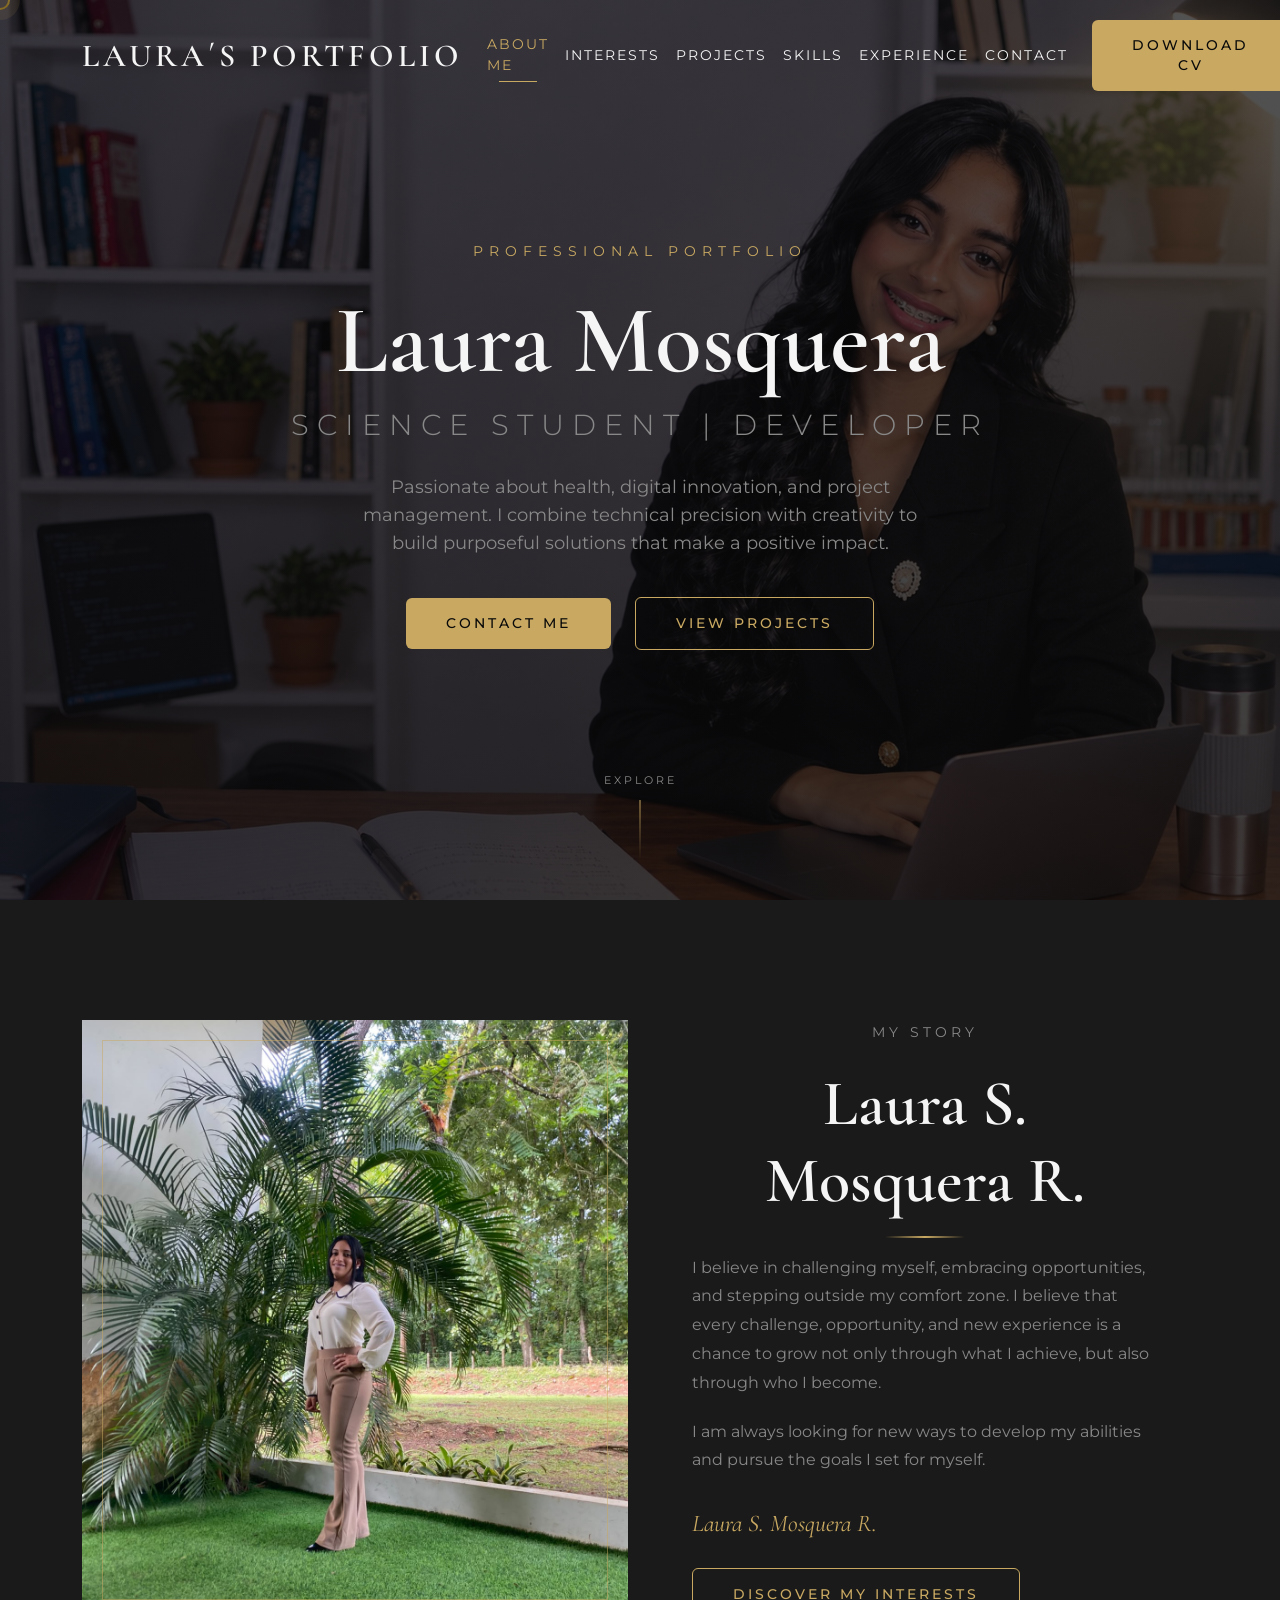
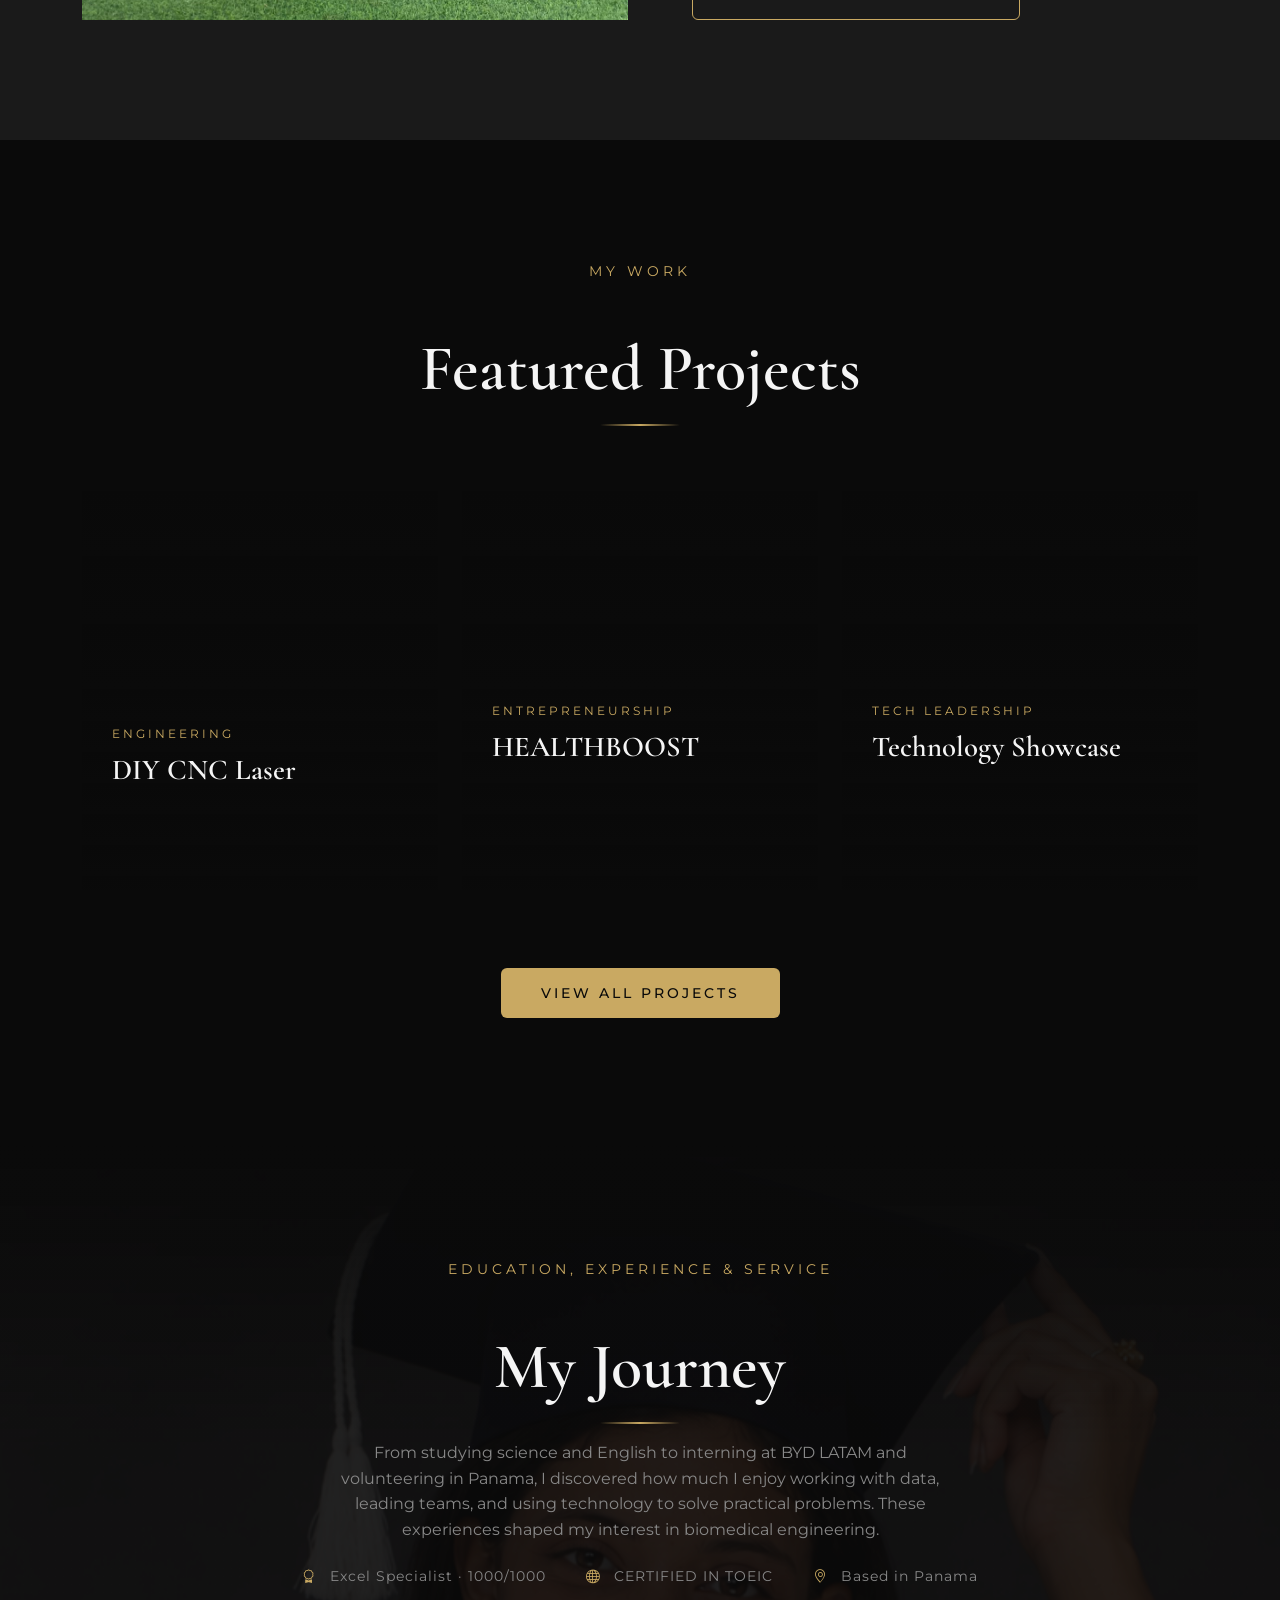
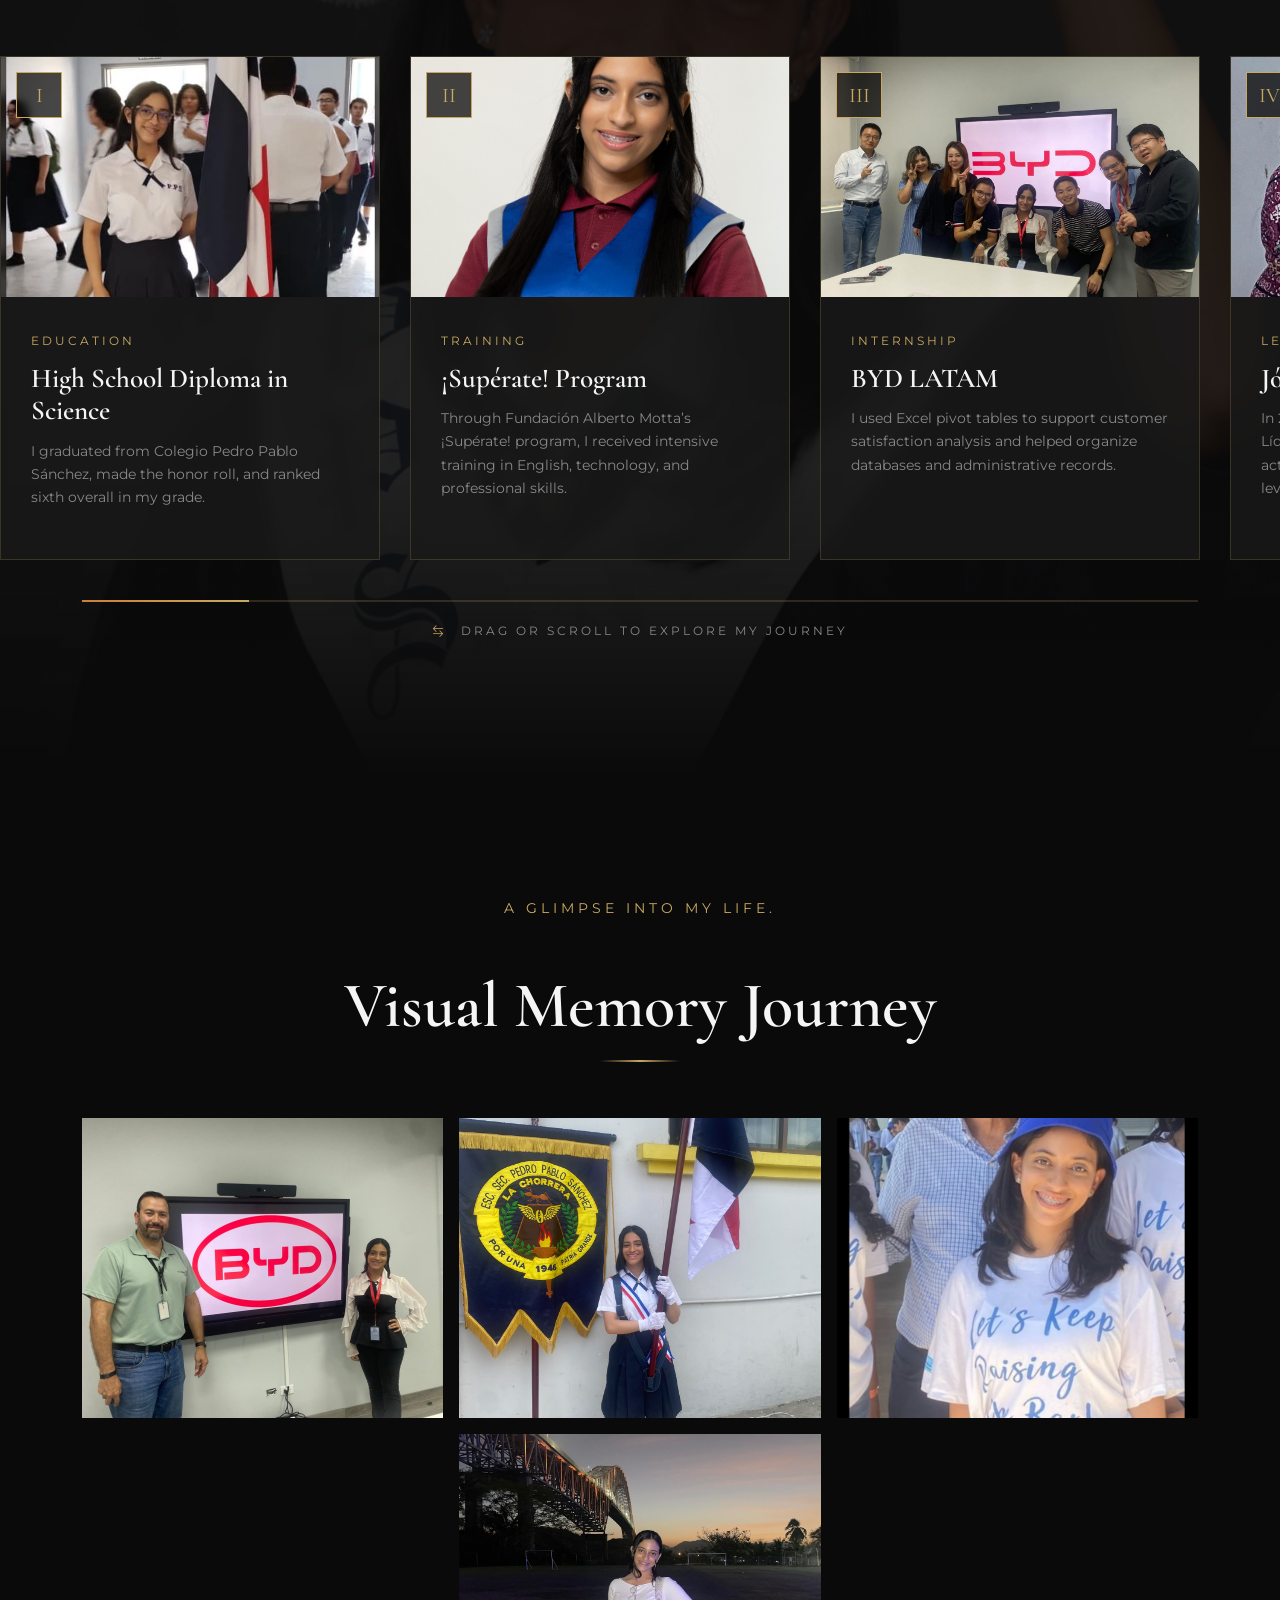
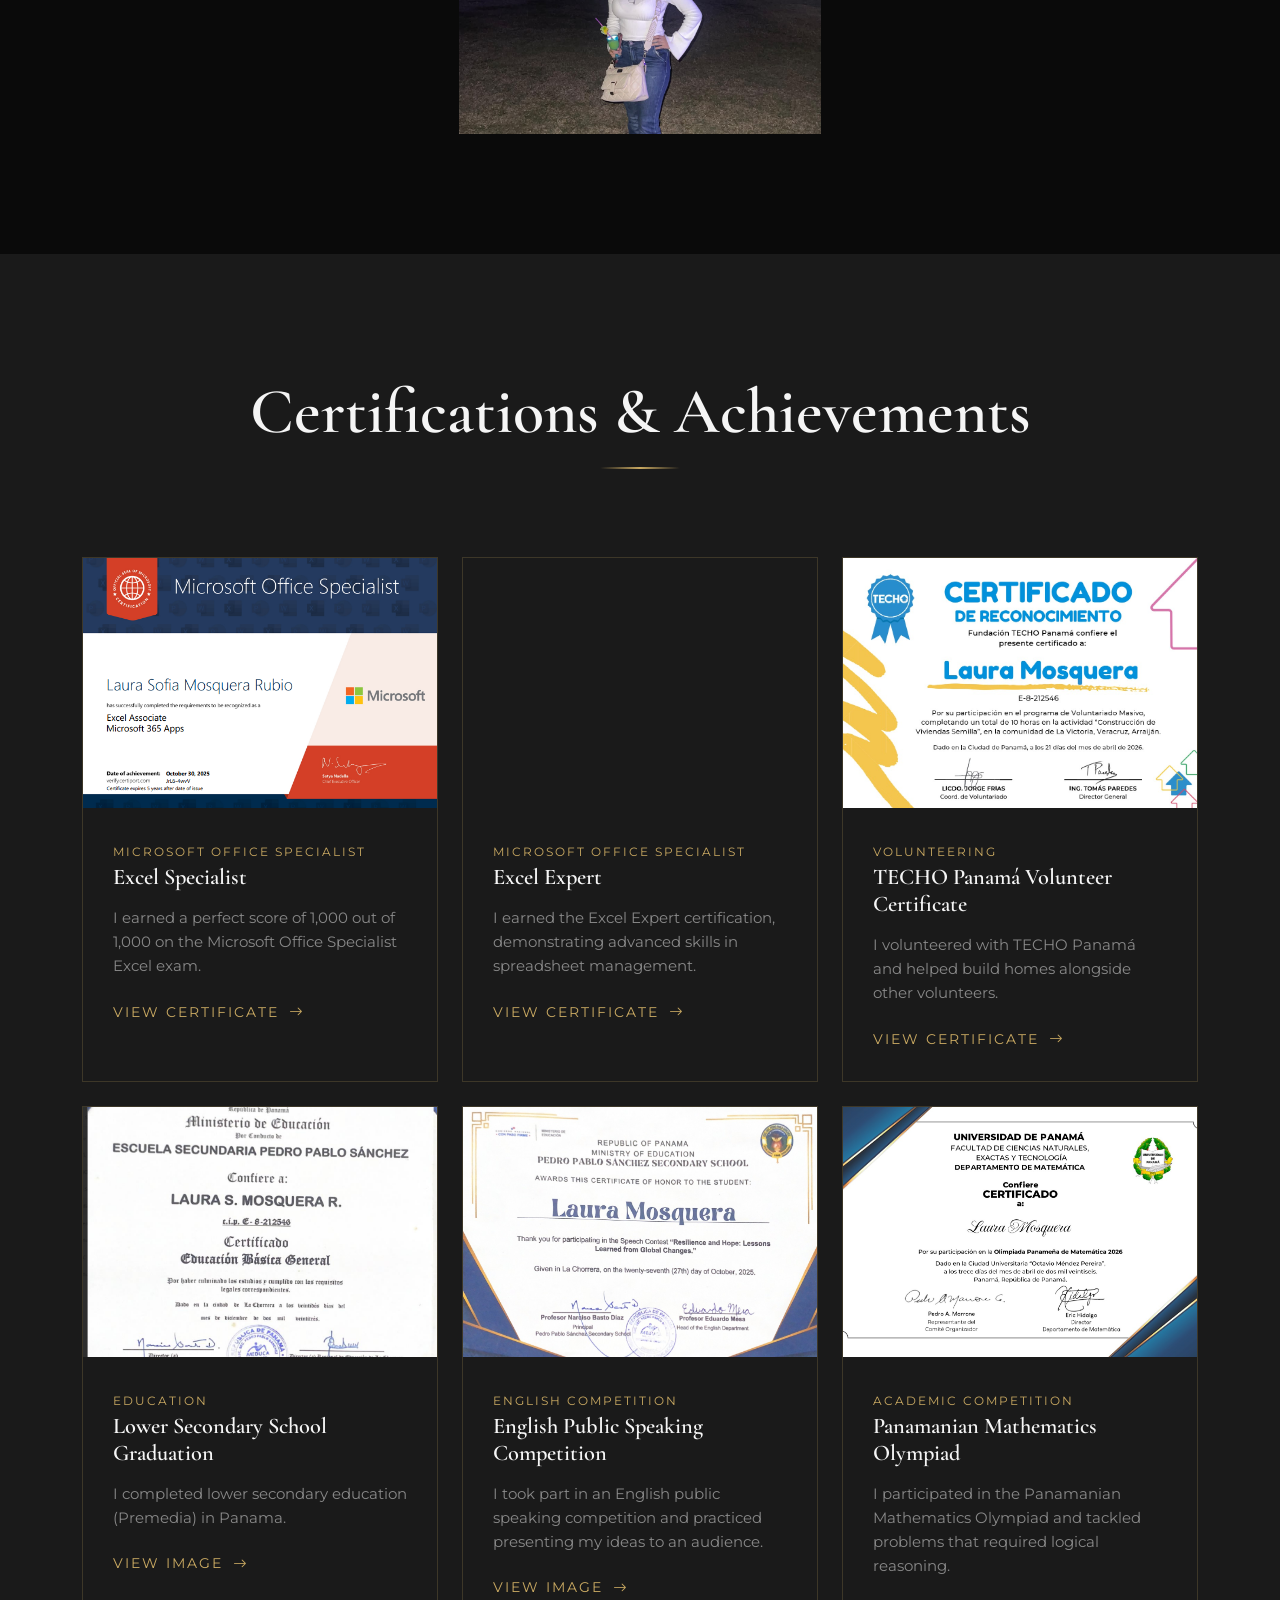
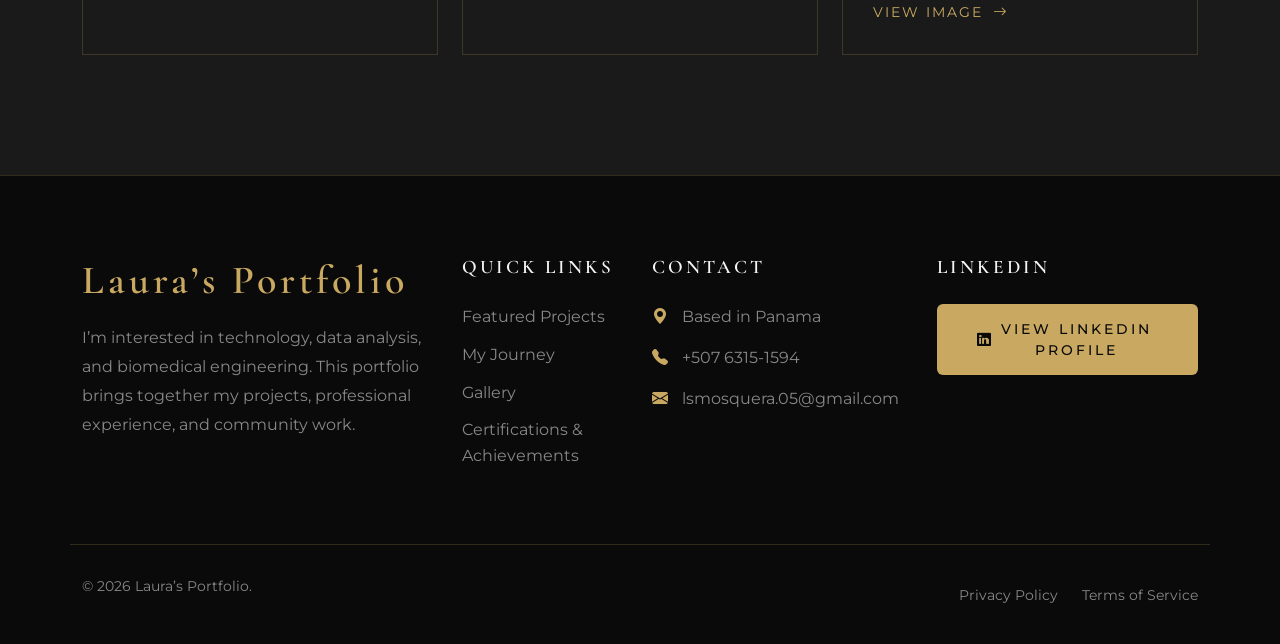
==== commit 34c50cca: "Update print statement from 'Hello' to 'Goodbye'" ====
--- a/xdrive.site/sites/AUREOLE/index.html
+++ b/xdrive.site/sites/AUREOLE/index.html
@@ -262,7 +262,7 @@
         </div>
 
         <div class="text-center mt-5" data-aos="fade-up">
-            <a href="projects.html" class="btn btn-primary">View All Projects</a>
+            <a href="menu.html" class="btn btn-primary">View All Projects</a>
         </div>
     </div>
 </section>
@@ -696,4 +696,4 @@
 </body>
 
 <!-- Mirrored from https://xdrive.site/sites/AUREOLE/index.html by HTTrack Website Copier/3.x [XR&CO], Wed, 11 Nov 2026 15:54:42 GMT -->
-</html>+</html>
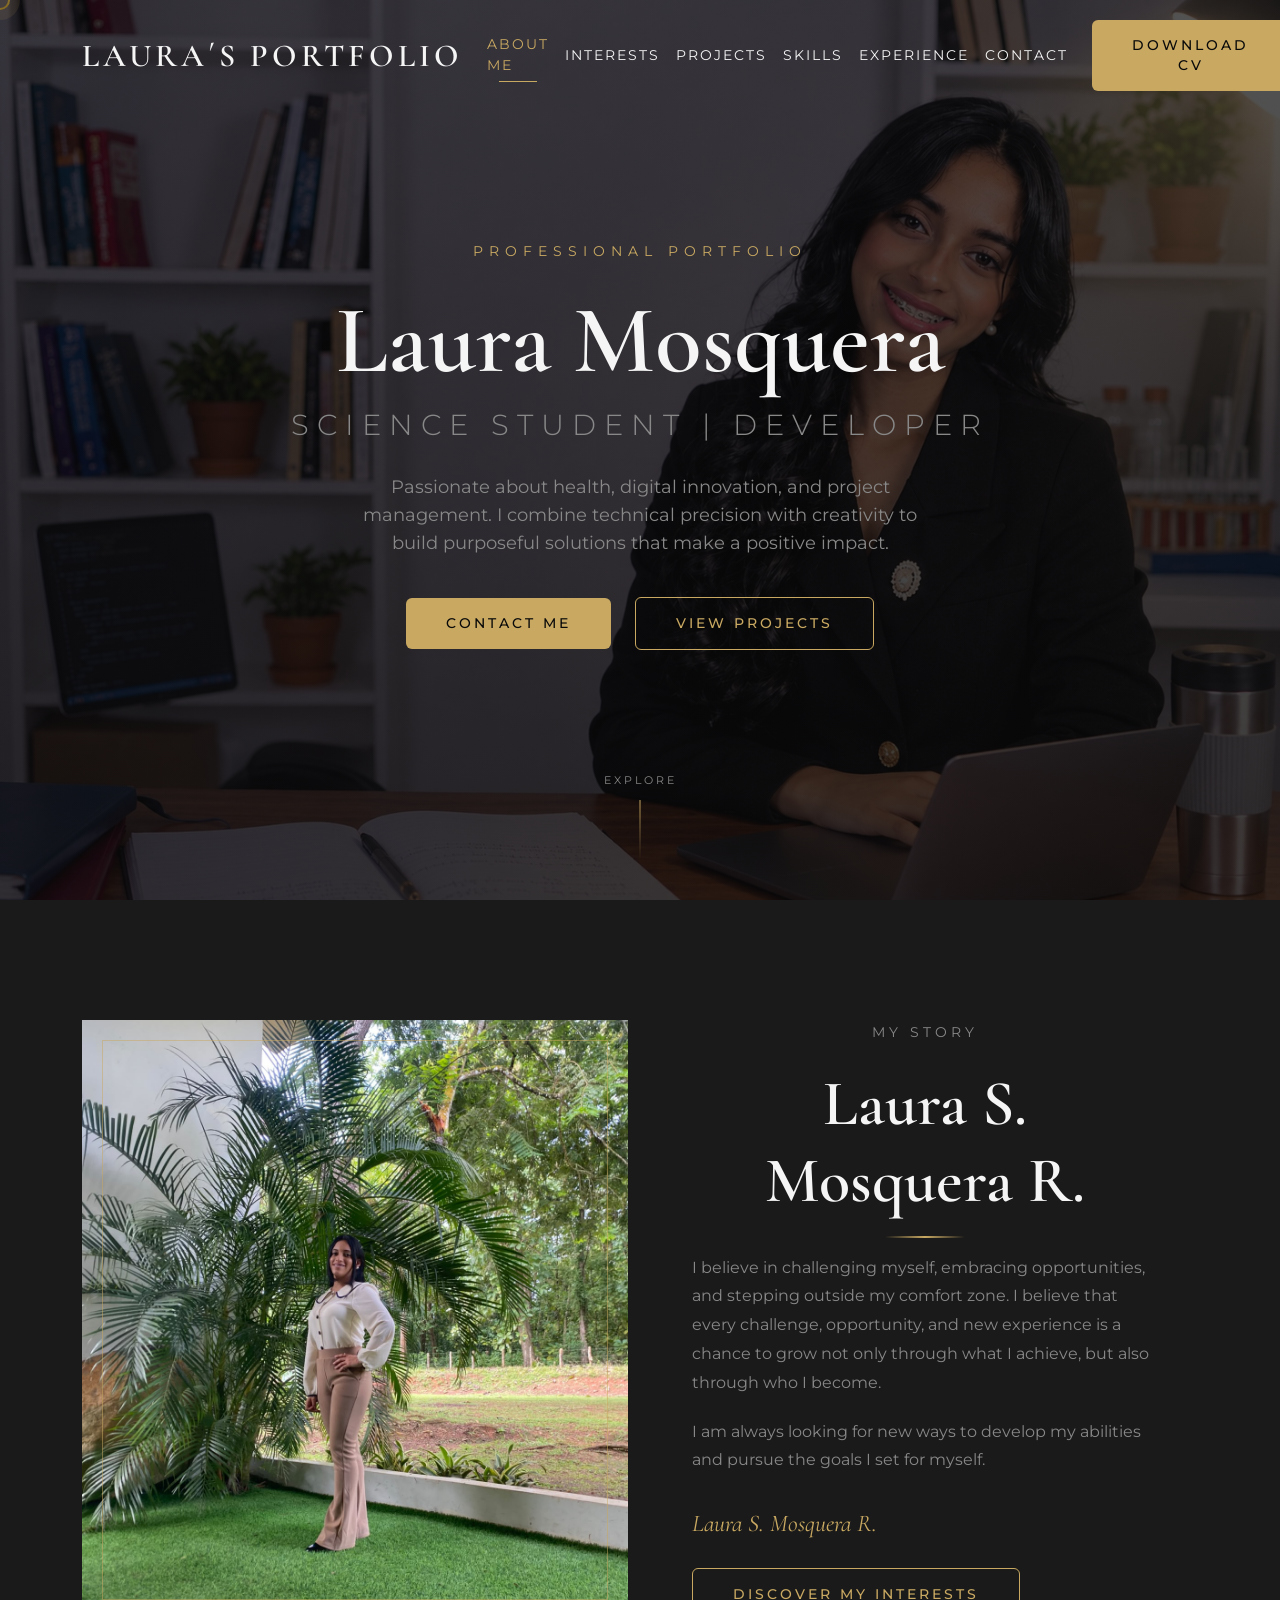
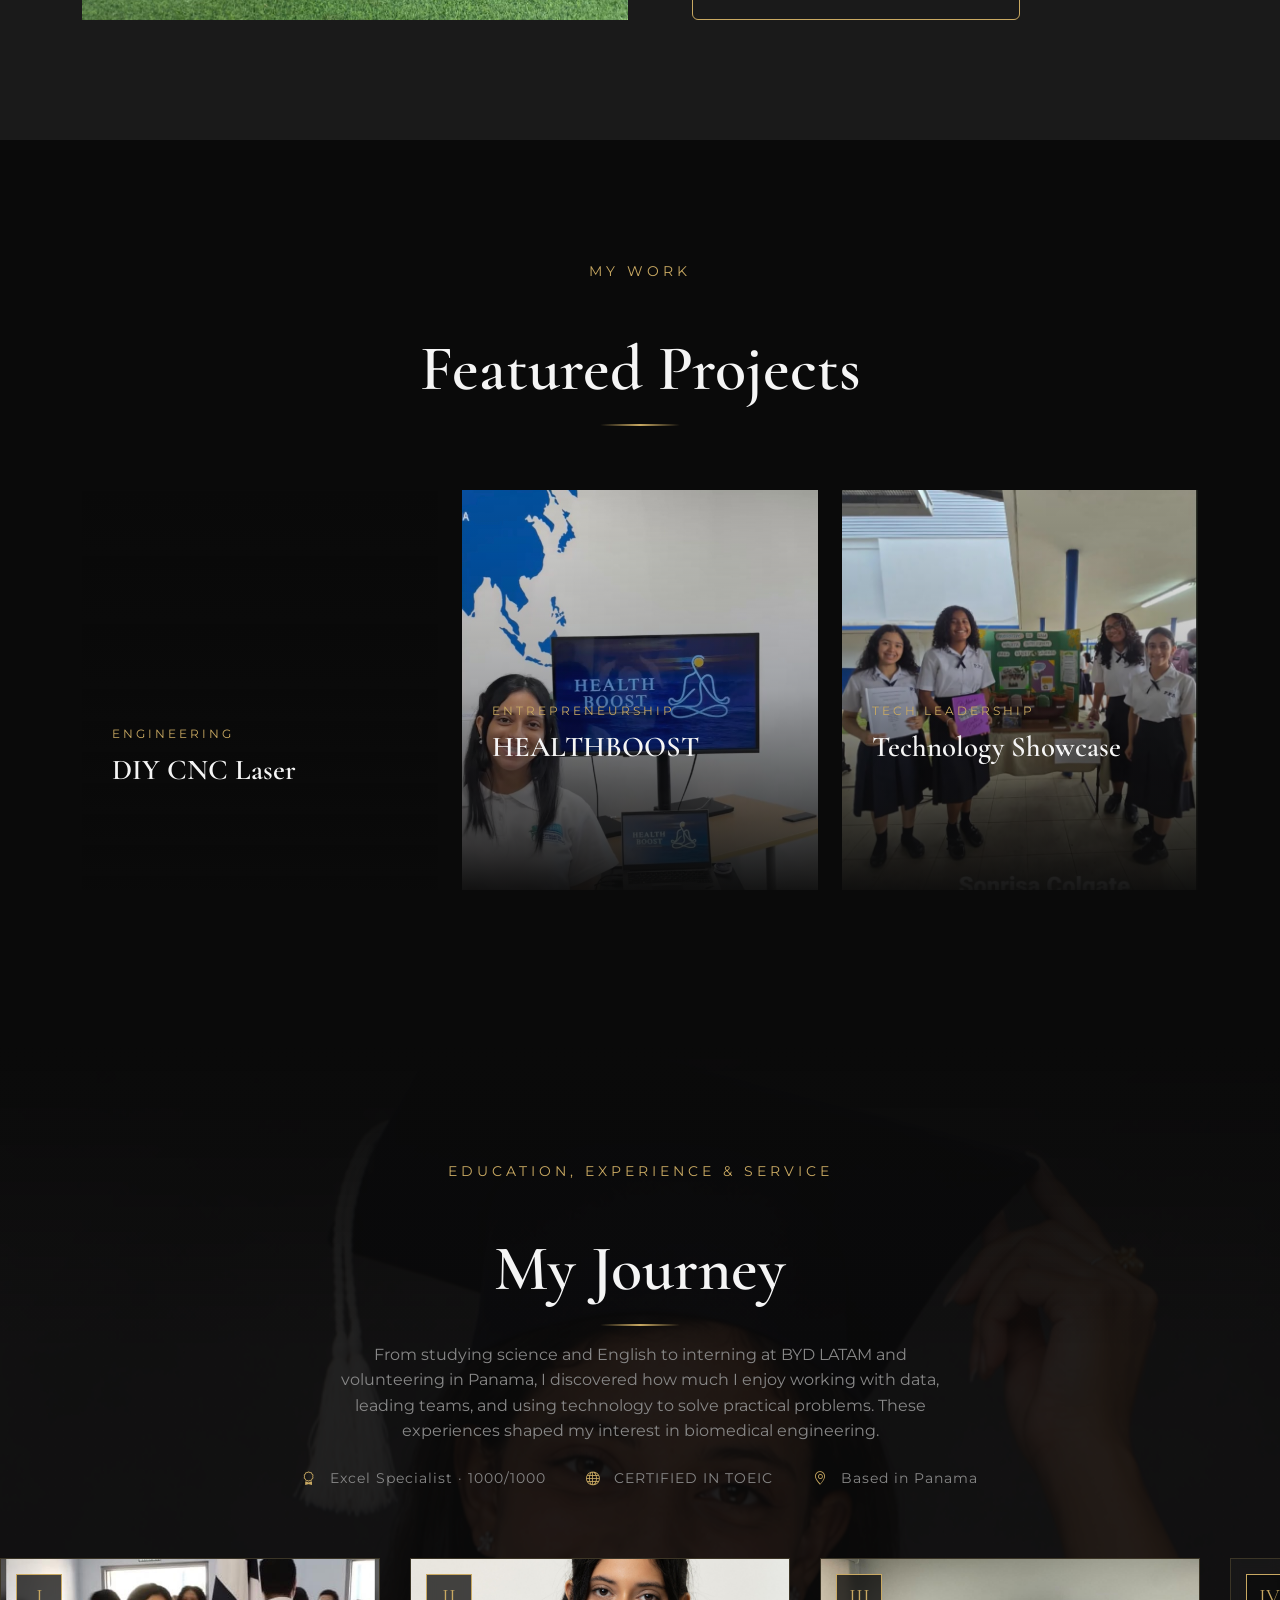
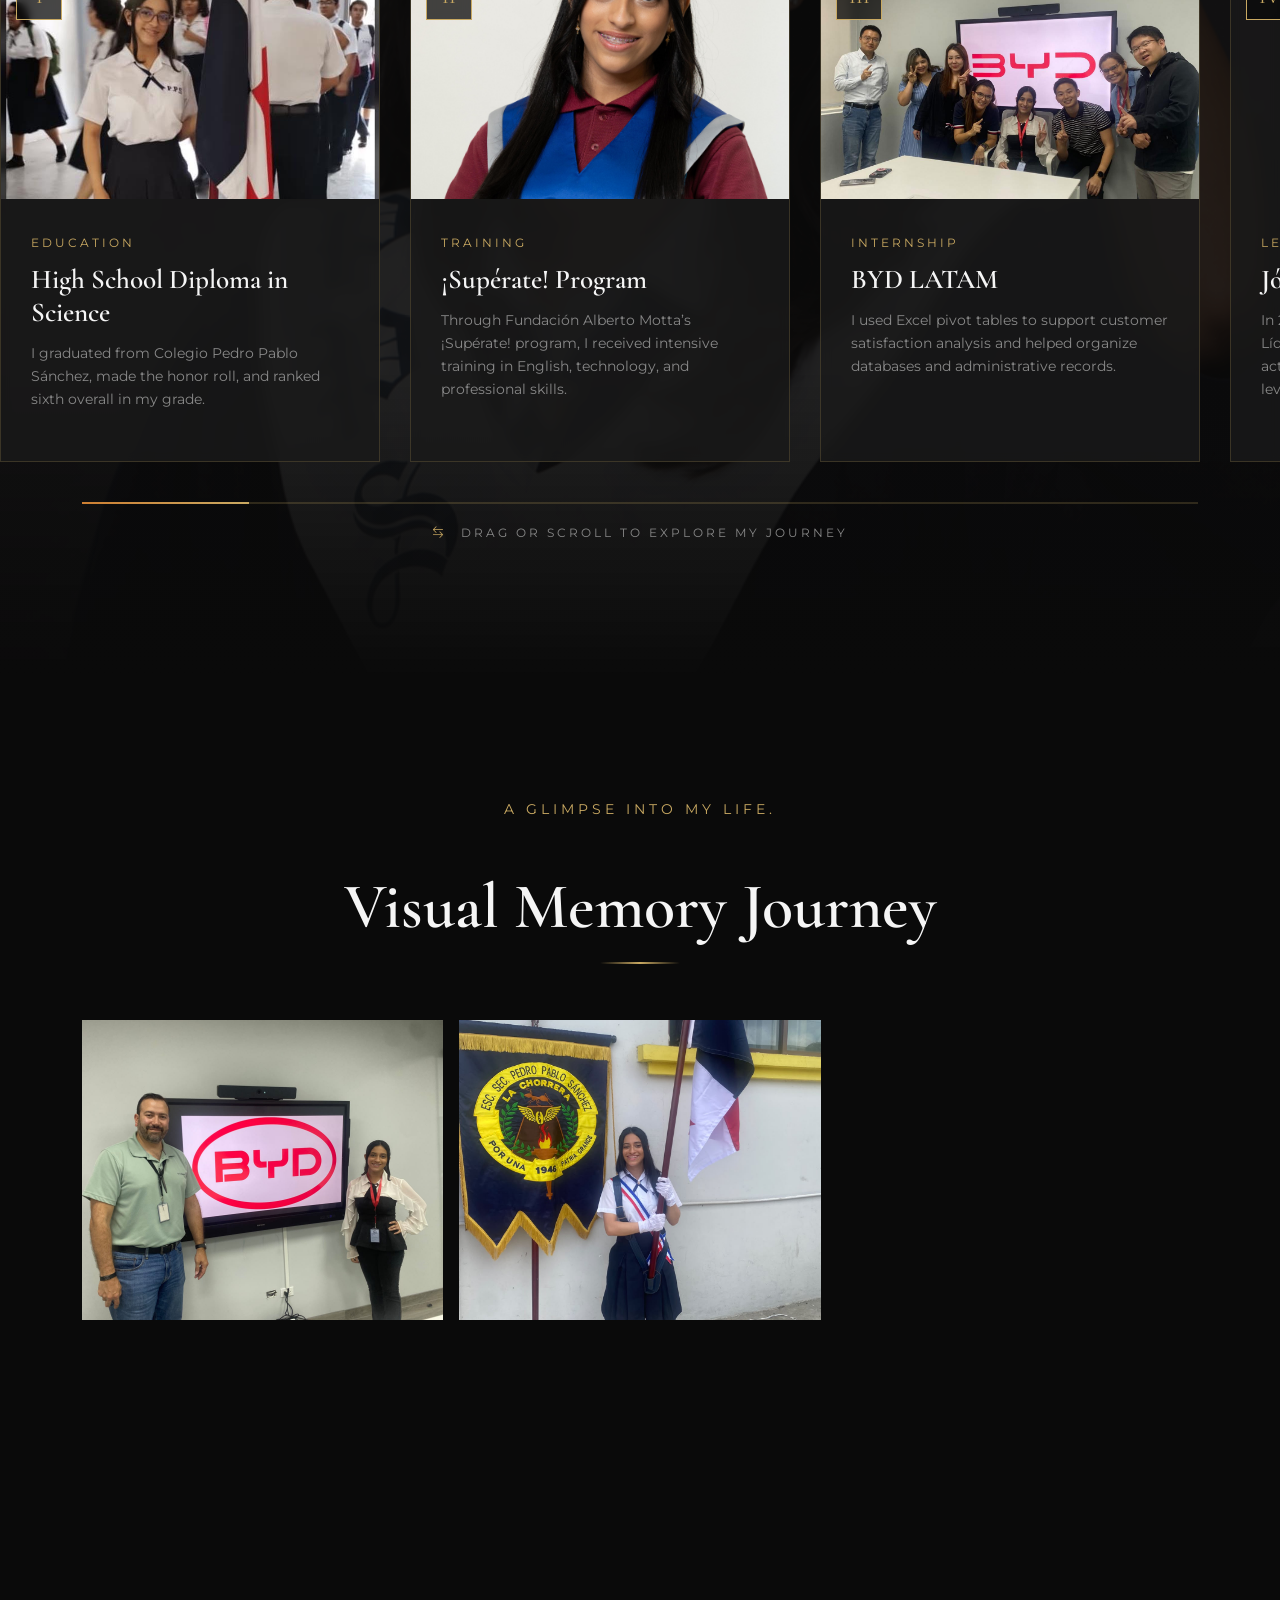
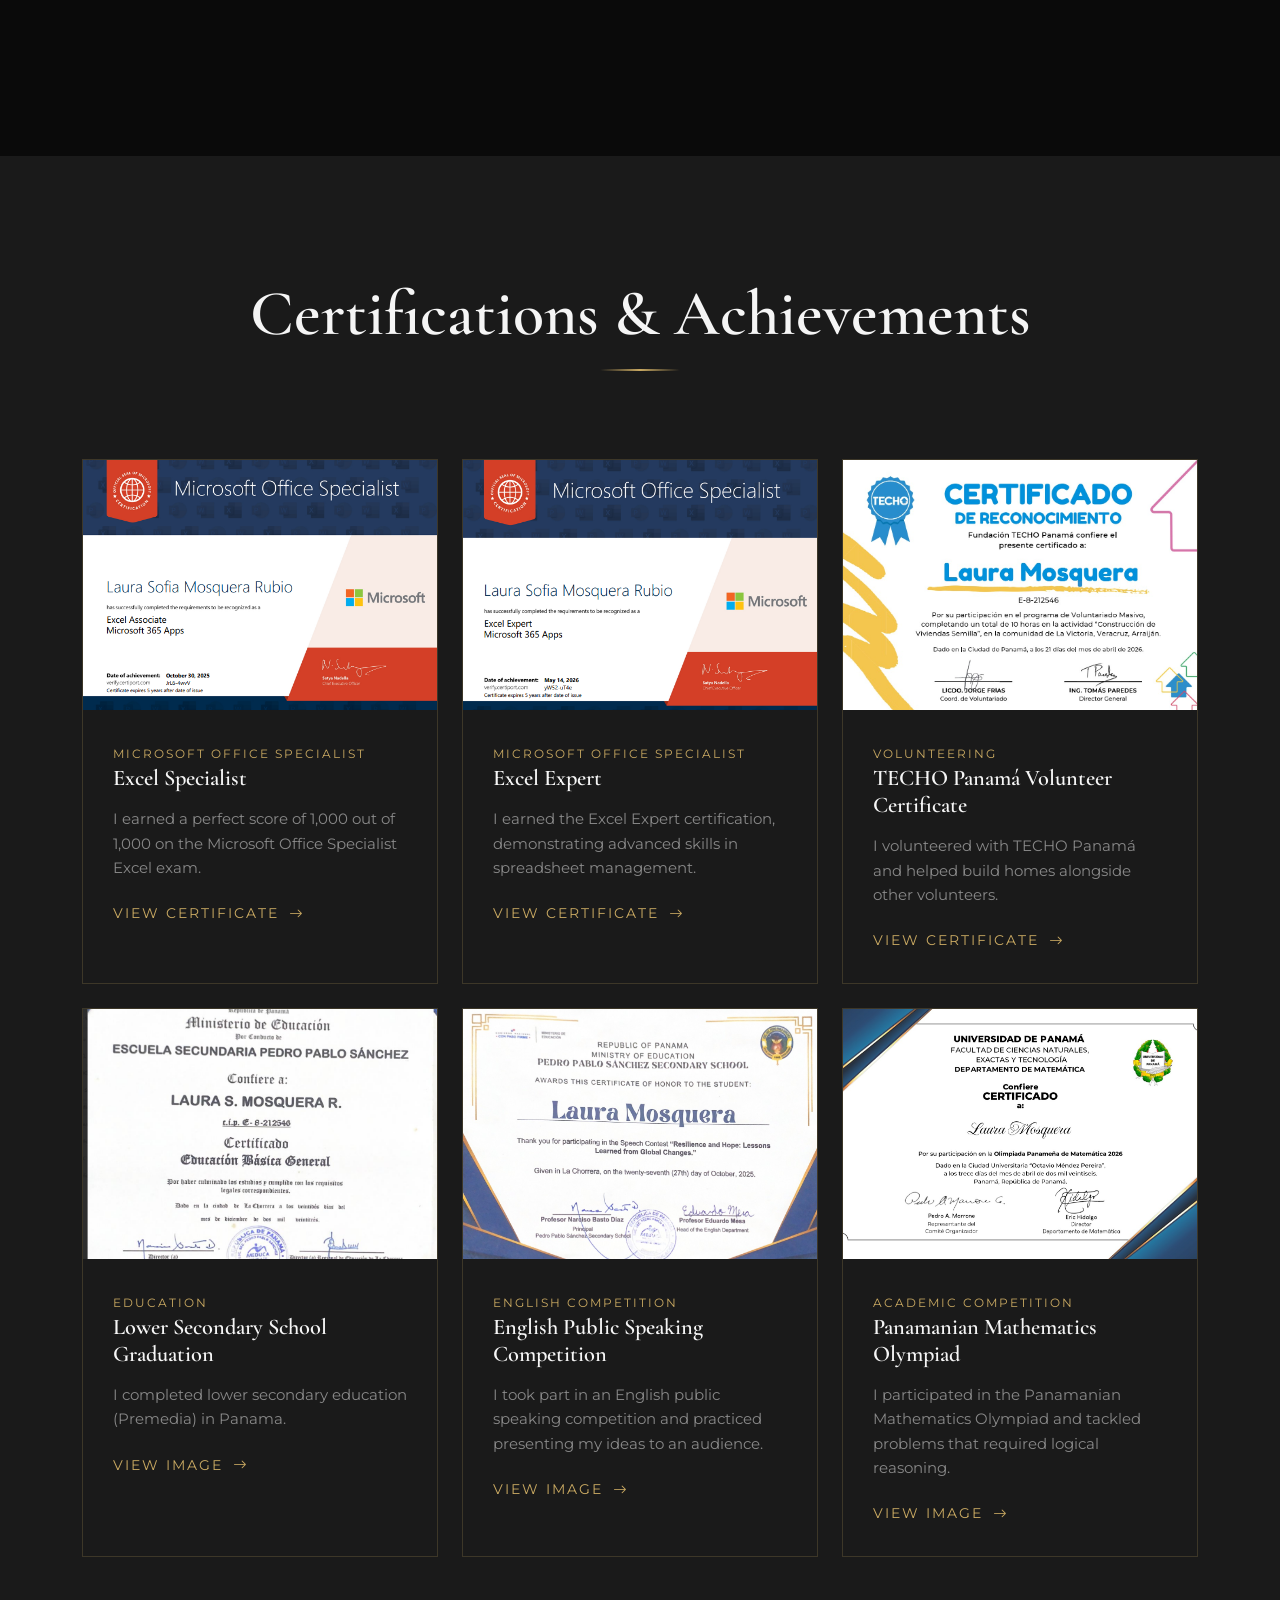
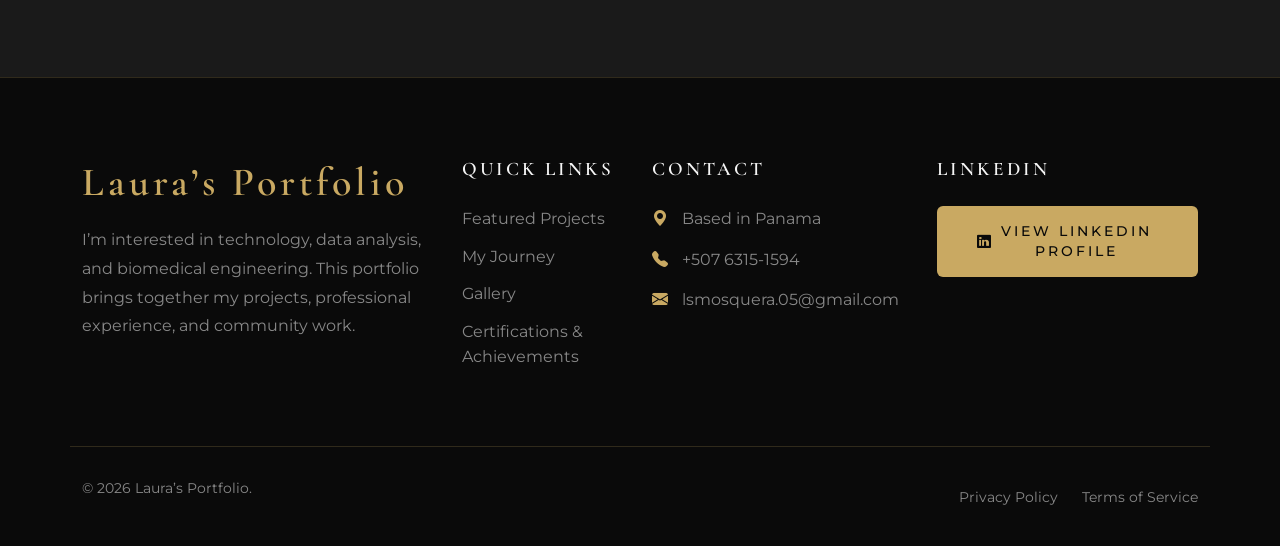
==== commit ad61f013: "jj" ====
--- a/xdrive.site/sites/AUREOLE/index.html
+++ b/xdrive.site/sites/AUREOLE/index.html
@@ -261,9 +261,6 @@
             </div>
         </div>
 
-        <div class="text-center mt-5" data-aos="fade-up">
-            <a href="menu.html" class="btn btn-primary">View All Projects</a>
-        </div>
     </div>
 </section>
 
